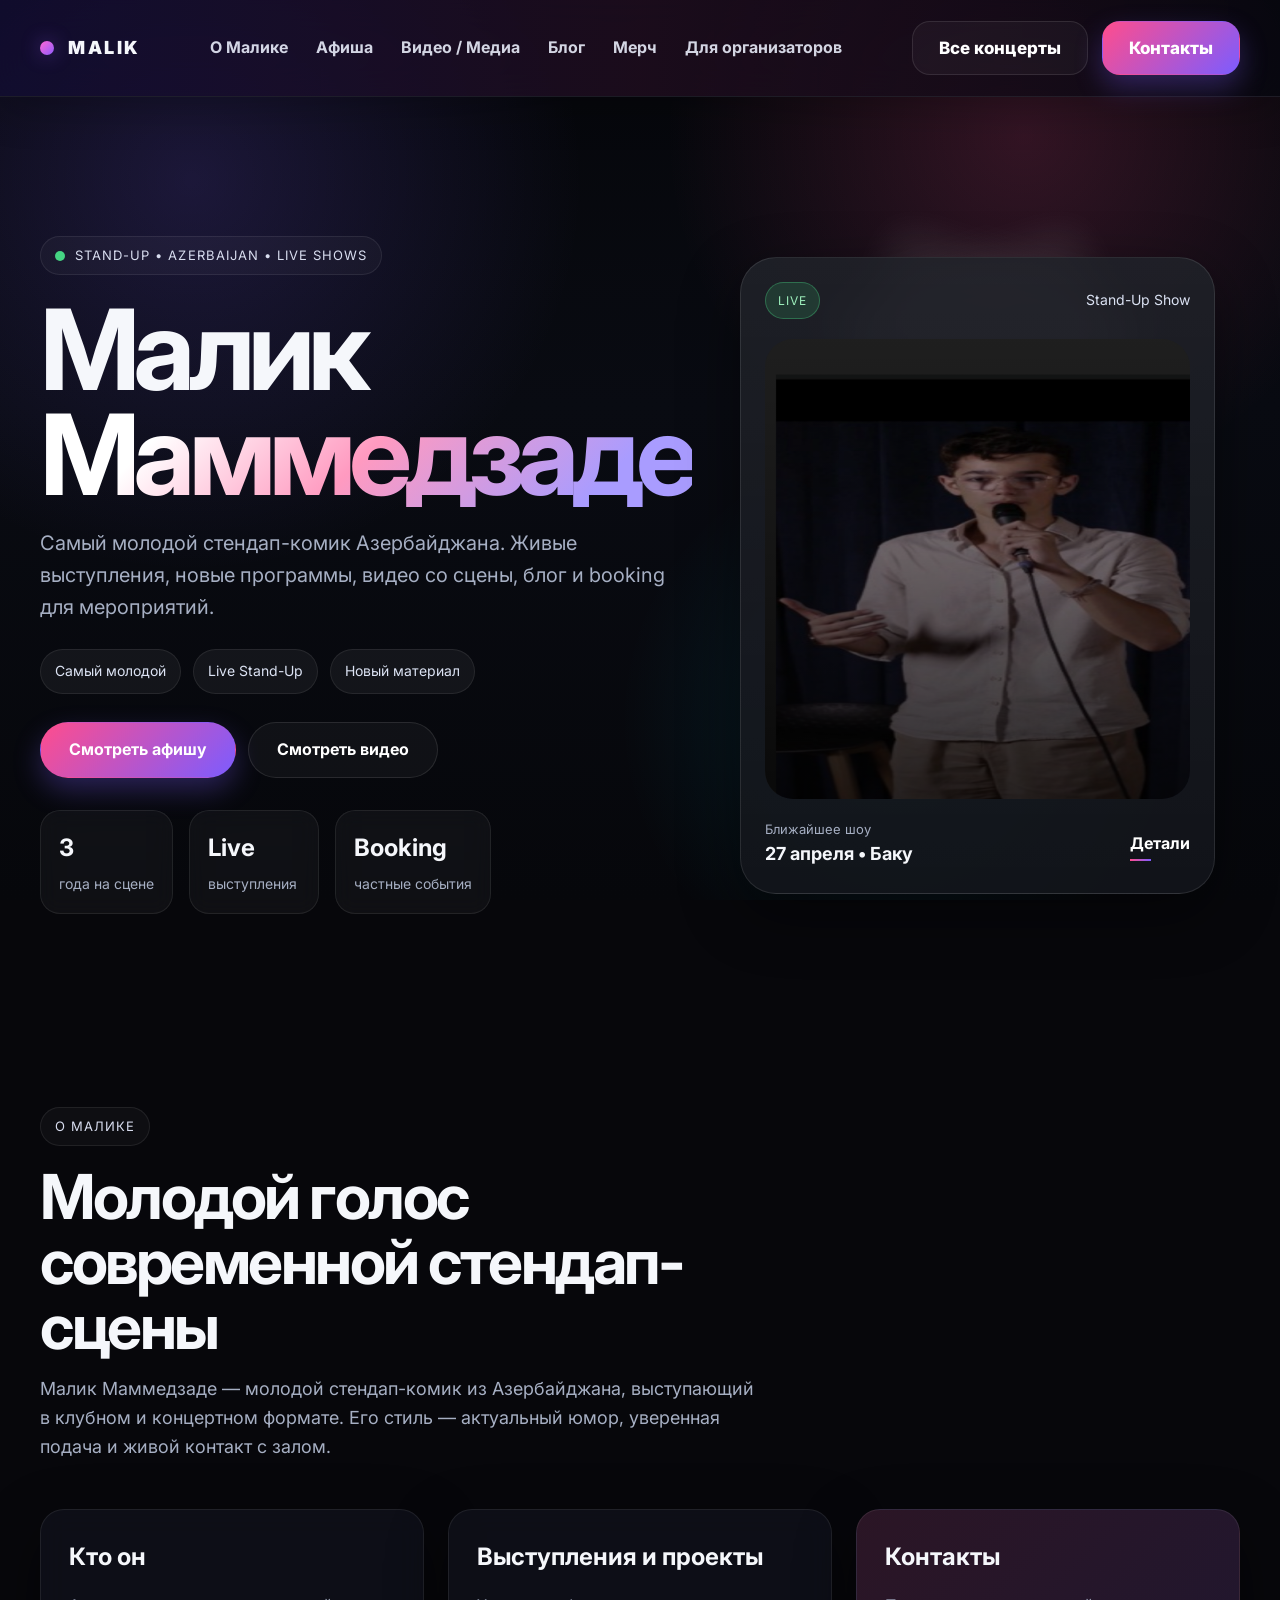
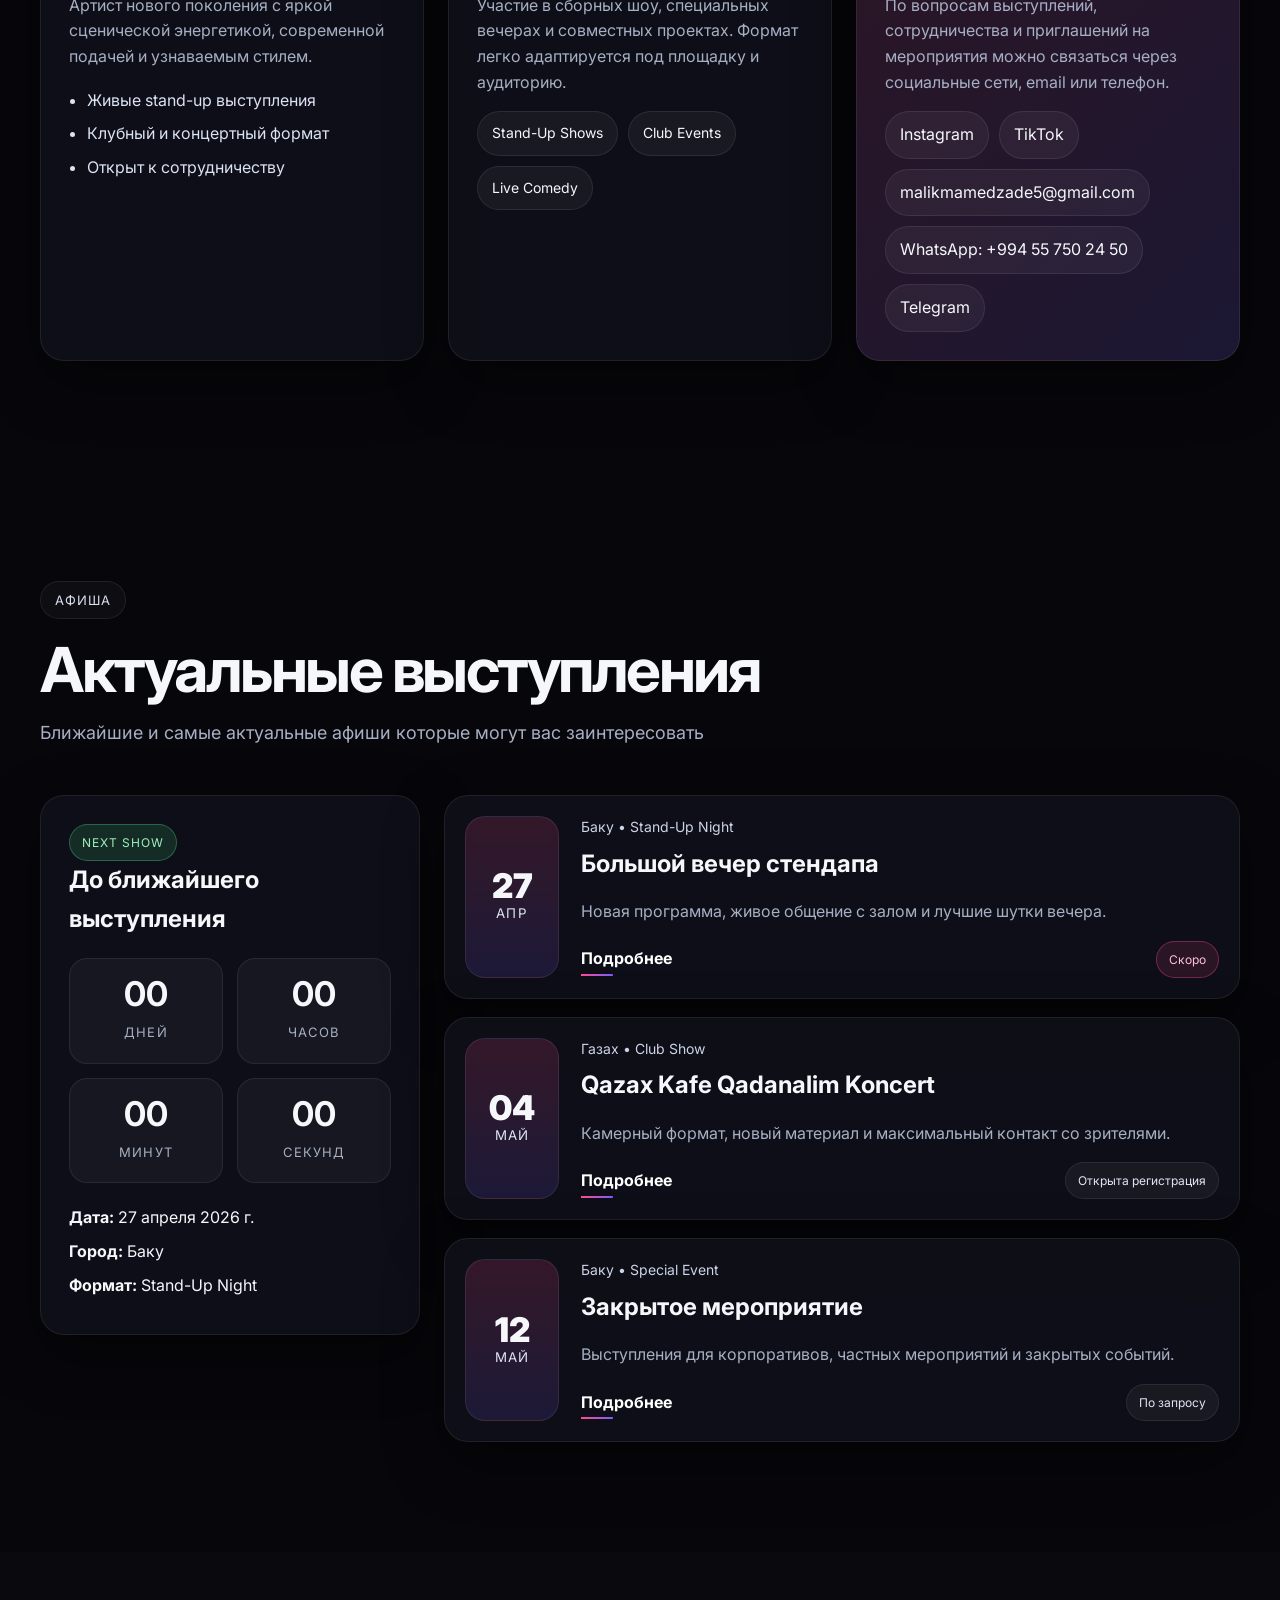
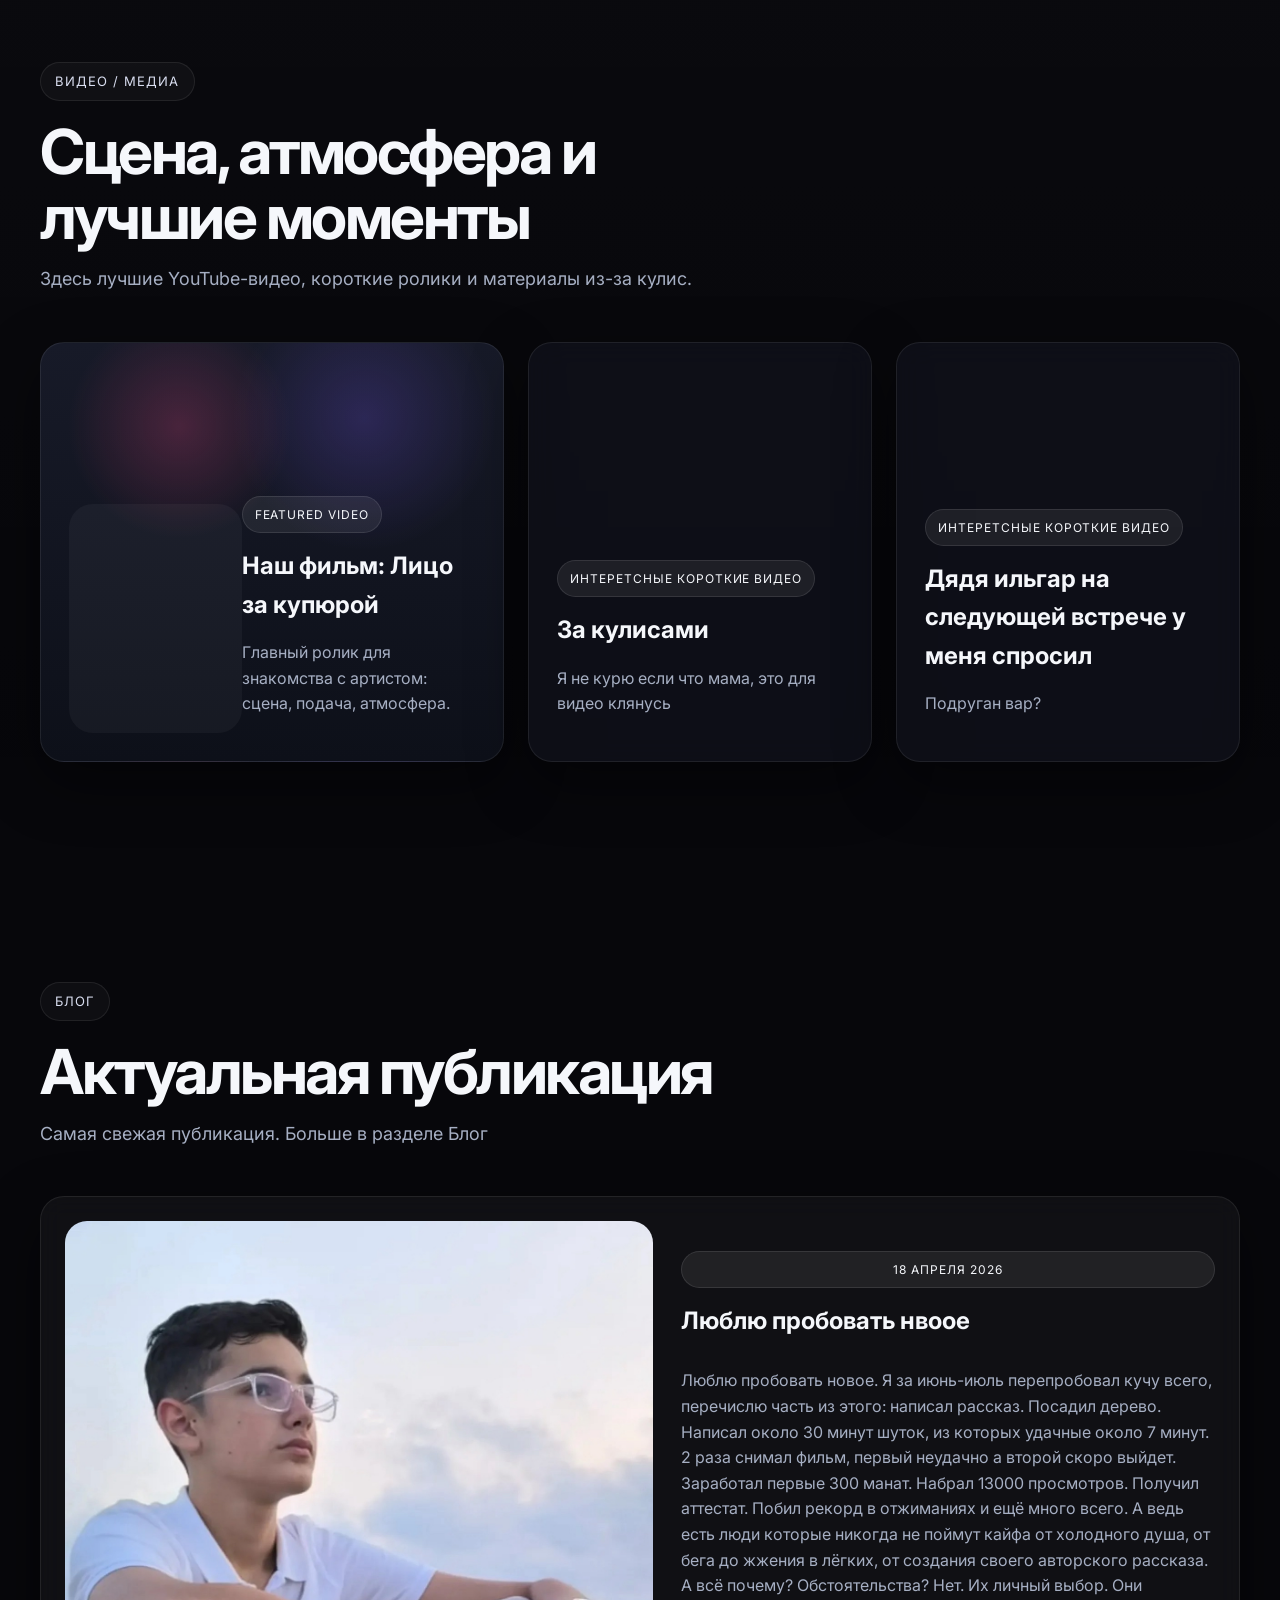
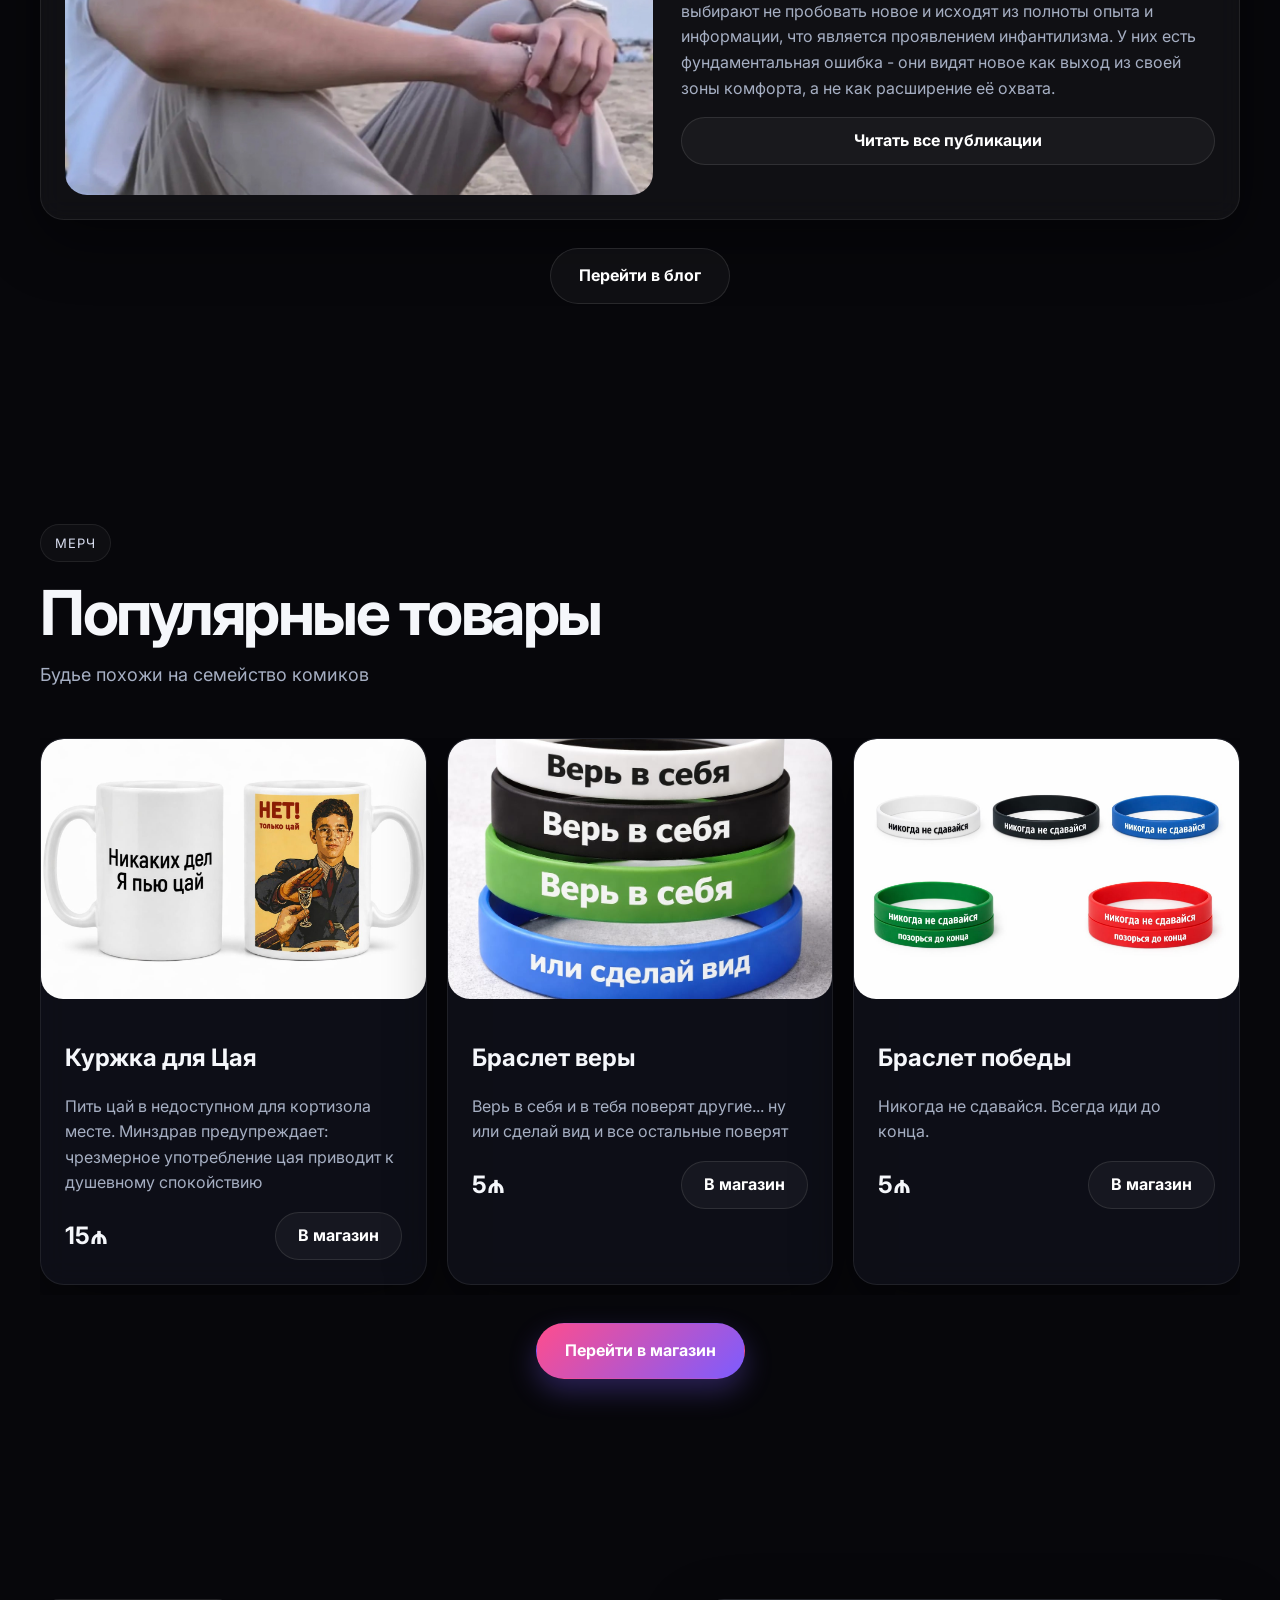
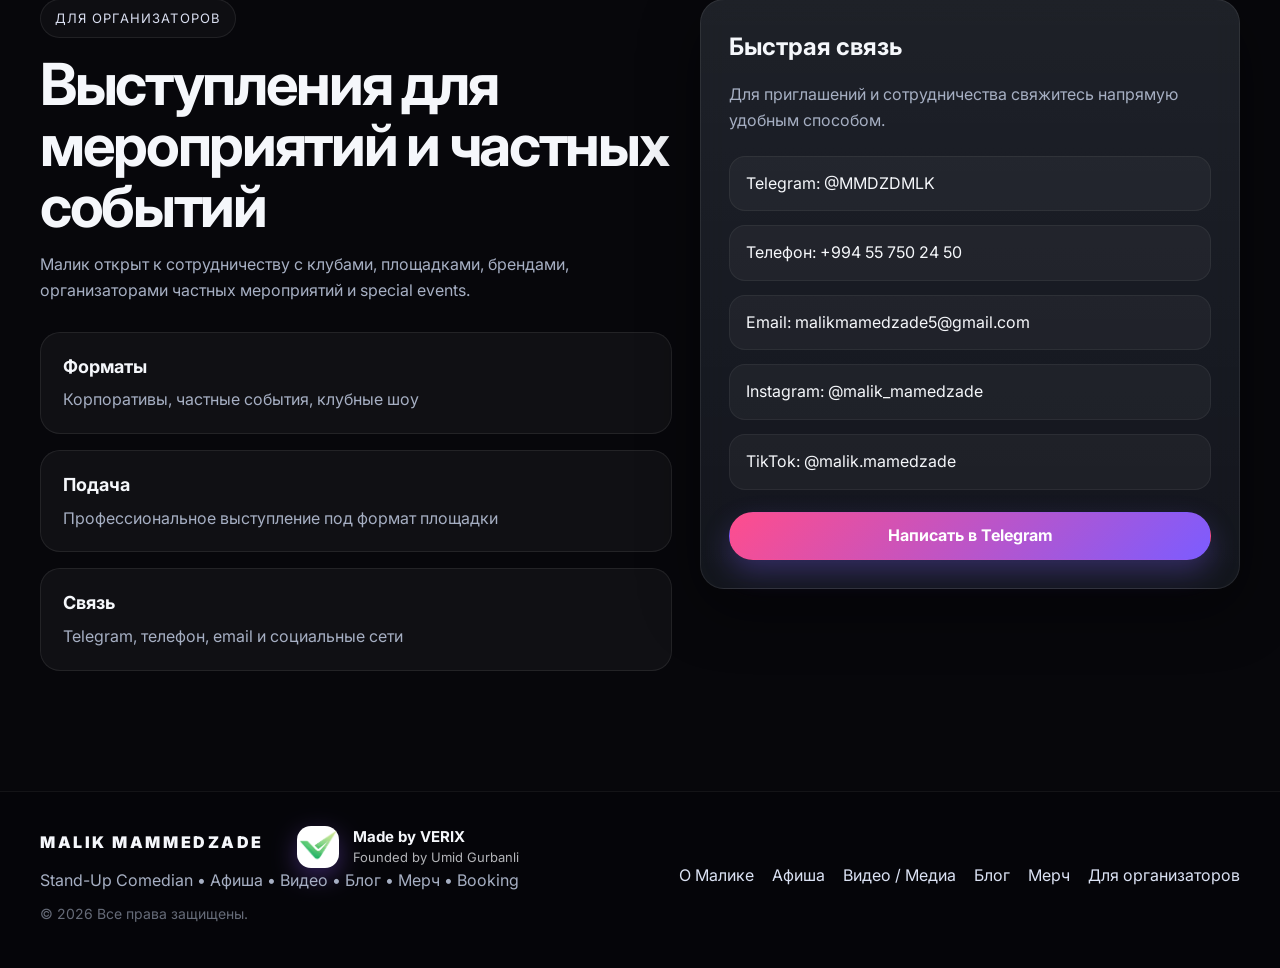
==== index.html @ 0a82e74a "Add files via upload" ====
<!DOCTYPE html>
<html lang="ru">
<head>
  <meta charset="UTF-8" />
  <meta name="viewport" content="width=device-width, initial-scale=1.0" />
  <title>Малик Маммедзаде — Stand-Up Comedian</title>
  <meta
    name="description"
    content="Малик Маммедзаде — стендап-комик из Азербайджана. Афиша, видео, блог, мерч и booking."
  />
  <link rel="preconnect" href="https://fonts.googleapis.com" />
  <link rel="preconnect" href="https://fonts.gstatic.com" crossorigin />
  <link
    href="https://fonts.googleapis.com/css2?family=Inter:wght@400;500;600;700;800;900&display=swap"
    rel="stylesheet"
  />
  <link rel="stylesheet" href="css/main.css" />
</head>
<body>
  <div class="site-bg"></div>
  <div class="noise"></div>

  <header class="header" id="header">
    <div class="container header__inner">
      <a href="#hero" class="logo">
        <span class="logo__dot"></span>
        <span class="logo__text">MALIK</span>
      </a>

      <nav class="nav" id="nav">
        <a href="#about">О Малике</a>
        <a href="#shows">Афиша</a>
        <a href="#media">Видео / Медиа</a>
        <a href="#blog">Блог</a>
        <a href="#merch">Мерч</a>
        <a href="#booking">Для организаторов</a>
      </nav>

      <div class="header__actions">
        <a href="index.html#shows" class="btn btn--ghost">Все концерты</a>
        <a href="#booking" class="btn btn--primary">Контакты</a>
        <button class="burger" id="burger" aria-label="Открыть меню">
          <span></span>
          <span></span>
        </button>
      </div>
    </div>
  </header>

  <main>
    <section class="hero" id="hero">
      <div class="container hero__grid">
        <div class="hero__content reveal">
          <div class="eyebrow">
            <span class="pulse"></span>
            Stand-Up • Azerbaijan • Live Shows
          </div>

          <h1 class="hero__title">
            Малик <span>Маммедзаде</span>
          </h1>

          <p class="hero__subtitle">
            Самый молодой стендап-комик Азербайджана. Живые выступления, новые
            программы, видео со сцены, блог и booking для мероприятий.
          </p>

          <div class="hero__badges">
            <div class="badge">Самый молодой</div>
            <div class="badge">Live Stand-Up</div>
            <div class="badge">Новый материал</div>
          </div>

          <div class="hero__buttons">
            <a href="index.html#shows" class="btn btn--primary btn--lg">Смотреть афишу</a>
            <a href="#media" class="btn btn--secondary btn--lg">Смотреть видео</a>
          </div>

          <div class="hero__stats">
            <div class="stat-card">
              <strong>3</strong>
              <span>года на сцене</span>
            </div>
            <div class="stat-card">
              <strong>Live</strong>
              <span>выступления</span>
            </div>
            <div class="stat-card">
              <strong>Booking</strong>
              <span>частные события</span>
            </div>
          </div>
        </div>

        <div class="hero__visual reveal reveal-delay-1">
          <div class="spotlight spotlight--one"></div>
          <div class="spotlight spotlight--two"></div>

          <div class="hero-card parallax-card">
            <div class="hero-card__glow"></div>
            <div class="hero-card__content">
              <div class="hero-card__top">
                <span class="live-pill">LIVE</span>
                <span class="hero-card__meta">Stand-Up Show</span>
              </div>

              <div class="hero-card__poster hero-card__poster--photo">
                <img src="img/Mika.png" alt="Малик Маммедзаде" class="hero-card__photo" />
                <div class="hero-card__overlay"></div>
              </div>

              <div class="hero-card__bottom" id="heroNextShow">
                <div>
                  <span>Ближайшее шоу</span>
                  <strong>Скоро анонс</strong>
                </div>
                <a href="shows.html" class="mini-link">Детали</a>
              </div>
            </div>
          </div>
        </div>
      </div>
    </section>

    <section class="section section--about" id="about">
      <div class="container">
        <div class="section-head reveal">
          <span class="section-kicker">О Малике</span>
          <h2>Молодой голос современной стендап-сцены</h2>
          <p>
            Малик Маммедзаде — молодой стендап-комик из Азербайджана,
            выступающий в клубном и концертном формате. Его стиль —
            актуальный юмор, уверенная подача и живой контакт с залом.
          </p>
        </div>

        <div class="about-grid">
          <div class="about-card reveal">
            <h3>Кто он</h3>
            <p>
              Артист нового поколения с яркой сценической энергетикой,
              современной подачей и узнаваемым стилем.
            </p>
            <ul class="feature-list">
              <li>Живые stand-up выступления</li>
              <li>Клубный и концертный формат</li>
              <li>Открыт к сотрудничеству</li>
            </ul>
          </div>

          <div class="about-card reveal reveal-delay-1">
            <h3>Выступления и проекты</h3>
            <p>
              Участие в сборных шоу, специальных вечерах и совместных проектах.
              Формат легко адаптируется под площадку и аудиторию.
            </p>
            <div class="tag-row">
              <span class="tag">Stand-Up Shows</span>
              <span class="tag">Club Events</span>
              <span class="tag">Live Comedy</span>
            </div>
          </div>

          <div class="about-card about-card--highlight reveal reveal-delay-2">
            <h3>Контакты</h3>
            <p>
              По вопросам выступлений, сотрудничества и приглашений на
              мероприятия можно связаться через социальные сети, email или телефон.
            </p>

            <div class="contact-mini">
              <a href="https://www.instagram.com/malik_mamedzade?igsh=MThzZWdkZDdieHJuYw==" target="_blank">Instagram</a>
              <a href="https://www.instagram.com/malik_mamedzade?igsh=MThzZWdkZDdieHJuYw==https://www.tiktok.com/@malik.mamedzade?_r=1&_t=ZS-95ftX7b9qDZ" target="_blank">TikTok</a>
              <a href="mailto:malikmamedzade5@gmail.com" target="_blank">malikmamedzade5@gmail.com</a>
              <a href="tel:+994557502450" target="_blank">WhatsApp: +994 55 750 24 50</a>
              <a href="https://t.me/MMDZDMLK" target="_blank">Telegram</a>
            </div>
          </div>
        </div>
      </div>
    </section>

    <section class="section" id="shows">
      <div class="container">
        <div class="section-head reveal">
          <span class="section-kicker">Афиша</span>
          <h2>Актуальные выступления</h2>
          <p>
            Ближайшие и самые актуальные афиши которые могут вас заинтересовать
          </p>
        </div>

        <div class="shows-layout">
          <div class="next-show reveal">
            <div class="next-show__head">
              <span class="live-pill">NEXT SHOW</span>
              <h3>До ближайшего выступления</h3>
            </div>

            <div class="countdown" id="countdown">
              <div class="countdown__item">
                <strong id="days">00</strong>
                <span>дней</span>
              </div>
              <div class="countdown__item">
                <strong id="hours">00</strong>
                <span>часов</span>
              </div>
              <div class="countdown__item">
                <strong id="minutes">00</strong>
                <span>минут</span>
              </div>
              <div class="countdown__item">
                <strong id="seconds">00</strong>
                <span>секунд</span>
              </div>
            </div>

            <div class="next-show__info" id="nextShowInfo">
              <p><strong>Дата:</strong> Скоро</p>
              <p><strong>Город:</strong> —</p>
              <p><strong>Формат:</strong> —</p>
            </div>
          </div>

          <div class="shows-grid" id="homeShowsGrid"></div>
        </div>
      </div>
    </section>

    <section class="section section--media" id="media">
        <div class="container">
            <div class="section-head reveal">
            <span class="section-kicker">Видео / Медиа</span>
            <h2>Сцена, атмосфера и лучшие моменты</h2>
            <p>
                Здесь лучшие YouTube-видео, короткие ролики
                и материалы из-за кулис.
            </p>
            </div>

            <div class="media-grid">
            <article class="media-card media-card--featured reveal">
                <div class="media-embed">
                <iframe
                    src="https://www.youtube.com/embed/FsITsqKQWLY"
                    title="Видео выступления"
                    frameborder="0"
                    allow="accelerometer; autoplay; clipboard-write; encrypted-media; gyroscope; picture-in-picture; web-share"
                    referrerpolicy="strict-origin-when-cross-origin"
                    allowfullscreen>
                </iframe>
                </div>
                <div class="media-card__content">
                <span class="media-label">Featured Video</span>
                <h3>Наш фильм: Лицо за купюрой</h3>
                <p>
                    Главный ролик для знакомства с артистом: сцена, подача,
                    атмосфера.
                </p>
                </div>
            </article>

            <article class="media-card media-card--tiktok reveal reveal-delay-1">
                <div class="tiktok-embed-wrap">
                <blockquote
                    class="tiktok-embed"
                    cite="https://www.tiktok.com/@tiktok/video/ZSHEhmHAU"
                    data-video-id="ZSHEhmHAU"
                    style="max-width: 100%; min-width: 100%; margin: 0;">
                    <section></section>
                </blockquote>
                </div>
                <div class="media-card__content">
                <span class="media-label">Интеретсные короткие видео</span>
                <h3>За кулисами</h3>
                <p>
                    Я не курю если что мама, это для видео клянусь
                </p>
                </div>
            </article>

            <article class="media-card media-card--tiktok reveal reveal-delay-2">
                <div class="tiktok-embed-wrap">
                <blockquote
                    class="tiktok-embed"
                    cite="https://www.tiktok.com/@tiktok/video/ZSHEhnFba"
                    data-video-id="ZSHEhnFba"
                    style="max-width: 100%; min-width: 100%; margin: 0;">
                    <section></section>
                </blockquote>
                </div>
                <div class="media-card__content">
                <span class="media-label">Интеретсные короткие видео</span>
                <h3>Дядя ильгар на следующей встрече у меня спросил</h3>
                <p>
                    Подруган вар?
                </p>
                </div>
            </article>
        </div>
        </div>
    </section>

    <section class="section section--blog" id="blog">
      <div class="container">
        <div class="section-head reveal">
          <span class="section-kicker">Блог</span>
          <h2>Актуальная публикация</h2>
          <p>
            Самая свежая публикация. Больше в разделе Блог
          </p>
        </div>

        <div id="featuredPost"></div>

        <div class="section-cta reveal">
          <a href="blog.html" class="btn btn--secondary btn--lg">Перейти в блог</a>
        </div>
      </div>
    </section>

    <section class="section" id="merch">
      <div class="container">
        <div class="section-head reveal">
          <span class="section-kicker">Мерч</span>
          <h2>Популярные товары</h2>
          <p>
            Будье похожи на семейство комиков
          </p>
        </div>

        <div class="merch-slider" id="featuredProducts"></div>

        <div class="section-cta reveal">
          <a href="shop.html" class="btn btn--primary btn--lg">Перейти в магазин</a>
        </div>
      </div>
    </section>

    <section class="section section--booking" id="booking">
      <div class="container booking-layout">
        <div class="booking-copy reveal">
          <span class="section-kicker">Для организаторов</span>
          <h2>Выступления для мероприятий и частных событий</h2>
          <p>
            Малик открыт к сотрудничеству с клубами, площадками, брендами,
            организаторами частных мероприятий и special events.
          </p>

          <div class="booking-points">
            <div class="booking-point">
              <strong>Форматы</strong>
              <span>Корпоративы, частные события, клубные шоу</span>
            </div>
            <div class="booking-point">
              <strong>Подача</strong>
              <span>Профессиональное выступление под формат площадки</span>
            </div>
            <div class="booking-point">
              <strong>Связь</strong>
              <span>Telegram, телефон, email и социальные сети</span>
            </div>
          </div>
        </div>

        <div class="booking-contact-card reveal reveal-delay-1">
          <h3>Быстрая связь</h3>
          <p>
            Для приглашений и сотрудничества свяжитесь напрямую удобным способом.
          </p>

          <div class="booking-contact-list">
            <a href="https://t.me/MMDZDMLK" target="_blank">Telegram: @MMDZDMLK</a>
            <a href="tel:+994557502450" target="_blank">Телефон: +994 55 750 24 50</a>
            <a href="mailto:malikmamedzade5@gmail.com" target="_blank">Email: malikmamedzade5@gmail.com</a>
            <a href="#" target="_blank">Instagram: @malik_mamedzade</a>
            <a href="#" target="_blank">TikTok: @malik.mamedzade</a>
          </div>

          <a href="https://t.me/yourusername" target="_blank" class="btn btn--primary btn--full">
            Написать в Telegram
          </a>
        </div>
      </div>
    </section>
  </main>

  <footer class="footer">
    <div class="container footer__inner">
      <div>
        <div class="footer__brand-row">
          <div class="footer__brand">MALIK MAMMEDZADE</div>
          <div class="footer__madeby">
            <span class="footer__mini-logo"><img src="img/verixlogovaf.png" alt="Verix"></span>
            <div>
              <strong>Made by VERIX</strong>
              <small>Founded by Umid Gurbanli</small>
            </div>
          </div>
        </div>
        <p>
          Stand-Up Comedian • Афиша • Видео • Блог • Мерч • Booking
        </p>
        <p class="footer__copy">© 2026 Все права защищены.</p>
      </div>

      <div class="footer__links">
        <a href="#about">О Малике</a>
        <a href="shows.html">Афиша</a>
        <a href="#media">Видео / Медиа</a>
        <a href="blog.html">Блог</a>
        <a href="shop.html">Мерч</a>
        <a href="#booking">Для организаторов</a>
      </div>
    </div>
  </footer>

  <script src="js/data.js"></script>
  <script src="js/main.js"></script>
</body>
</html>
---- css/main.css ----
:root {
  --bg: #07070b;
  --bg-soft: #0d0f16;
  --panel: rgba(17, 19, 29, 0.72);
  --panel-strong: rgba(20, 23, 34, 0.95);
  --text: #f5f7fb;
  --muted: #a6afc3;
  --line: rgba(255, 255, 255, 0.08);
  --accent: #ff4d8d;
  --accent-2: #7c5cff;
  --accent-3: #00d4ff;
  --success: #45d483;
  --shadow: 0 20px 60px rgba(0, 0, 0, 0.45);
  --radius: 24px;
  --radius-lg: 32px;
  --container: 1200px;
  --header-h: 96px;
  --transition: 0.35s ease;
}

* {
  box-sizing: border-box;
}

html {
  scroll-behavior: smooth;
}

body {
  margin: 0;
  font-family: "Inter", sans-serif;
  color: var(--text);
  background: var(--bg);
  line-height: 1.6;
  overflow-x: hidden;
}

img {
  max-width: 100%;
  display: block;
}

a {
  color: inherit;
  text-decoration: none;
}

button,
input,
select,
textarea {
  font: inherit;
}

.site-bg {
  position: fixed;
  inset: 0;
  background:
    radial-gradient(circle at 15% 20%, rgba(124, 92, 255, 0.18), transparent 30%),
    radial-gradient(circle at 80% 15%, rgba(255, 77, 141, 0.18), transparent 28%),
    radial-gradient(circle at 70% 80%, rgba(0, 212, 255, 0.12), transparent 24%),
    linear-gradient(180deg, #05060a 0%, #090b12 45%, #06070b 100%);
  z-index: -2;
}

.noise {
  position: fixed;
  inset: 0;
  z-index: -1;
  opacity: 0.07;
  pointer-events: none;
  background-image:
    linear-gradient(rgba(255,255,255,0.06) 1px, transparent 1px),
    linear-gradient(90deg, rgba(255,255,255,0.04) 1px, transparent 1px);
  background-size: 4px 4px, 4px 4px;
  mix-blend-mode: soft-light;
}

.container {
  width: min(var(--container), calc(100% - 32px));
  margin: 0 auto;
}

main {
  position: relative;
  z-index: 2;
}

.section {
  padding: 110px 0;
  position: relative;
}

.section-head {
  max-width: 760px;
  margin-bottom: 48px;
}

.section-kicker,
.eyebrow {
  display: inline-flex;
  align-items: center;
  gap: 10px;
  padding: 8px 14px;
  border: 1px solid rgba(255,255,255,0.08);
  border-radius: 999px;
  background: rgba(255,255,255,0.03);
  color: #d9def0;
  font-size: 13px;
  letter-spacing: 0.08em;
  text-transform: uppercase;
}

.section-head h1,
.section-head h2 {
  font-size: clamp(34px, 5vw, 62px);
  line-height: 1.05;
  margin: 18px 0 16px;
  letter-spacing: -0.04em;
}

.section-head p {
  color: var(--muted);
  font-size: 18px;
  max-width: 720px;
  margin: 0;
}

/* HEADER */
.header {
  position: sticky;
  top: 0;
  z-index: 1000;
  width: 100%;
  min-height: var(--header-h);
  background: rgba(8, 10, 20, 0.76);
  backdrop-filter: blur(18px);
  -webkit-backdrop-filter: blur(18px);
  border-bottom: 1px solid rgba(255,255,255,0.08);
  box-shadow: 0 12px 40px rgba(0,0,0,.22);
}

.header::before {
  content: "";
  position: absolute;
  inset: 0;
  background: linear-gradient(
    90deg,
    rgba(84, 37, 255, 0.10),
    rgba(255, 56, 146, 0.08),
    rgba(0, 0, 0, 0.18)
  );
  pointer-events: none;
}

.header__inner {
  min-height: var(--header-h);
  display: grid;
  grid-template-columns: auto 1fr auto;
  align-items: center;
  gap: 34px;
  position: relative;
  z-index: 2;
}

.logo {
  display: inline-flex;
  align-items: center;
  gap: 14px;
  font-size: 18px;
  font-weight: 900;
  letter-spacing: 0.14em;
  white-space: nowrap;
}

.logo__dot {
  width: 14px;
  height: 14px;
  border-radius: 50%;
  background: linear-gradient(135deg, #ff67d4, #8f5cff);
  box-shadow: 0 0 20px rgba(143,92,255,.45);
  flex-shrink: 0;
}

.logo__text {
  line-height: 1;
}

.nav {
  display: flex;
  align-items: center;
  justify-content: center;
  gap: 28px;
}

.nav a {
  position: relative;
  font-size: 16px;
  font-weight: 700;
  padding: 8px 0;
  color: #eef2ff;
  opacity: 0.88;
  transition: opacity var(--transition), color var(--transition);
}

.nav a:hover,
.nav a.is-active {
  opacity: 1;
}

.nav a::after {
  content: "";
  position: absolute;
  left: 0;
  bottom: -8px;
  width: 100%;
  height: 2px;
  background: linear-gradient(90deg, var(--accent), var(--accent-2));
  transform: scaleX(0);
  transform-origin: center;
  transition: transform var(--transition);
}

.nav a:hover::after,
.nav a.is-active::after {
  transform: scaleX(1);
}

.header__actions {
  display: flex;
  align-items: center;
  gap: 14px;
}

.btn {
  display: inline-flex;
  align-items: center;
  justify-content: center;
  min-height: 48px;
  padding: 0 22px;
  border-radius: 999px;
  border: 1px solid transparent;
  font-weight: 700;
  transition:
    transform var(--transition),
    box-shadow var(--transition),
    background var(--transition),
    border-color var(--transition);
  cursor: pointer;
}

.btn:hover {
  transform: translateY(-2px);
}

.btn--primary {
  color: white;
  background: linear-gradient(135deg, var(--accent), var(--accent-2));
  box-shadow: 0 12px 28px rgba(124, 92, 255, 0.3);
}

.btn--primary:hover {
  box-shadow: 0 18px 38px rgba(124, 92, 255, 0.45);
}

.btn--secondary,
.btn--ghost {
  border-color: rgba(255,255,255,0.1);
  background: rgba(255,255,255,0.04);
  color: #fff;
}

.btn--secondary:hover,
.btn--ghost:hover {
  background: rgba(255,255,255,0.08);
}

.btn--lg {
  min-height: 56px;
  padding: 0 28px;
  font-size: 16px;
}

.btn--full {
  width: 100%;
}

.header__actions .btn--ghost,
.header__actions .btn--primary {
  height: 54px;
  padding: 0 26px;
  border-radius: 18px;
  display: inline-flex;
  align-items: center;
  justify-content: center;
  font-size: 17px;
  font-weight: 800;
  line-height: 1;
  white-space: nowrap;
}

.burger {
  display: none;
  width: 48px;
  height: 48px;
  border-radius: 50%;
  border: 1px solid rgba(255,255,255,0.12);
  background: rgba(255,255,255,0.04);
  position: relative;
  cursor: pointer;
}

.burger span {
  position: absolute;
  left: 14px;
  right: 14px;
  height: 2px;
  background: #fff;
  transition: transform var(--transition), top var(--transition), opacity var(--transition);
}

.burger span:first-child {
  top: 18px;
}

.burger span:last-child {
  top: 28px;
}

.burger.is-active span:first-child {
  top: 23px;
  transform: rotate(45deg);
}

.burger.is-active span:last-child {
  top: 23px;
  transform: rotate(-45deg);
}

/* HERO */
.hero {
  position: relative;
  z-index: 2;
  min-height: 100vh;
  display: flex;
  align-items: center;
  padding: calc(var(--header-h) + 40px) 0 80px;
}

.hero__grid {
  display: grid;
  grid-template-columns: 1.05fr 0.95fr;
  gap: 48px;
  align-items: center;
}

.hero__content,
.hero__visual {
  position: relative;
  z-index: 2;
}

.pulse {
  width: 10px;
  height: 10px;
  border-radius: 50%;
  background: var(--success);
  box-shadow: 0 0 0 rgba(69, 212, 131, 0.8);
  animation: pulse 1.6s infinite;
}

@keyframes pulse {
  0% { box-shadow: 0 0 0 0 rgba(69, 212, 131, 0.55); }
  70% { box-shadow: 0 0 0 10px rgba(69, 212, 131, 0); }
  100% { box-shadow: 0 0 0 0 rgba(69, 212, 131, 0); }
}

.hero__title {
  font-size: clamp(52px, 9vw, 112px);
  line-height: 0.94;
  letter-spacing: -0.06em;
  margin: 22px 0 20px;
}

.hero__title span {
  display: block;
  background: linear-gradient(135deg, #ffffff 20%, #ff9ac0 50%, #a99cff 85%);
  -webkit-background-clip: text;
  -webkit-text-fill-color: transparent;
}

.hero__subtitle {
  font-size: 20px;
  color: var(--muted);
  max-width: 640px;
  margin: 0 0 26px;
}

.hero__badges,
.hero__buttons,
.hero__stats {
  display: flex;
  flex-wrap: wrap;
  gap: 12px;
}

.hero__badges {
  margin-bottom: 28px;
}

.badge,
.tag,
.status,
.media-label,
.live-pill {
  display: inline-flex;
  align-items: center;
  justify-content: center;
  border-radius: 999px;
  white-space: nowrap;
}

.badge {
  padding: 10px 14px;
  background: rgba(255,255,255,0.05);
  border: 1px solid rgba(255,255,255,0.08);
  color: #dce3f4;
  font-size: 14px;
}

.hero__buttons {
  margin-bottom: 32px;
}

.hero__stats {
  gap: 16px;
}

.stat-card {
  min-width: 130px;
  padding: 18px 18px 16px;
  border-radius: 20px;
  background: rgba(255,255,255,0.04);
  border: 1px solid rgba(255,255,255,0.08);
  backdrop-filter: blur(10px);
}

.stat-card strong {
  display: block;
  font-size: 24px;
  margin-bottom: 4px;
}

.stat-card span {
  color: var(--muted);
  font-size: 14px;
}

.hero__visual {
  position: relative;
  min-height: 620px;
  display: flex;
  align-items: center;
  justify-content: center;
}

.spotlight {
  position: absolute;
  top: 0;
  width: 260px;
  height: 560px;
  filter: blur(20px);
  opacity: 0.48;
  transform: rotate(18deg);
  background: linear-gradient(to bottom, rgba(255,255,255,0.22), transparent 72%);
}

.spotlight--one {
  left: 14%;
}

.spotlight--two {
  right: 10%;
  transform: rotate(-18deg);
}

.hero-card {
  width: min(100%, 500px);
  border-radius: 36px;
  position: relative;
  overflow: hidden;
  border: 1px solid rgba(255,255,255,0.1);
  background:
    linear-gradient(180deg, rgba(255,255,255,0.08), rgba(255,255,255,0.03)),
    rgba(11, 13, 20, 0.88);
  box-shadow: var(--shadow);
  transform-style: preserve-3d;
  will-change: transform;
  transition: transform 0.18s ease, box-shadow 0.18s ease;
}

.hero-card__glow {
  position: absolute;
  inset: 0;
  opacity: 0;
  pointer-events: none;
  transition: opacity 0.2s ease;
  border-radius: inherit;
}

.hero-card__content {
  position: relative;
  z-index: 2;
  padding: 24px;
}

.hero-card__top,
.hero-card__bottom {
  display: flex;
  justify-content: space-between;
  align-items: center;
  gap: 12px;
}

.hero-card__meta {
  color: #dbe2f3;
  font-size: 14px;
}

.live-pill {
  padding: 8px 12px;
  background: rgba(69, 212, 131, 0.15);
  color: #9ef0bd;
  border: 1px solid rgba(69, 212, 131, 0.35);
  font-size: 12px;
  letter-spacing: 0.08em;
}

.hero-card__poster {
  height: 460px;
  border-radius: 28px;
  margin: 20px 0;
  position: relative;
  overflow: hidden;
  background:
    radial-gradient(circle at 50% 22%, rgba(255,255,255,0.18), transparent 18%),
    linear-gradient(180deg, #161927 0%, #0f1220 50%, #0a0b12 100%);
  display: flex;
  align-items: flex-end;
  justify-content: center;
}

.hero-card__poster--photo {
  position: relative;
  overflow: hidden;
  border-radius: 28px;
  min-height: 420px;
  background: #111;
}

.hero-card__photo {
  width: 100%;
  height: 100%;
  object-fit: cover;
  display: block;
}

.hero-card__overlay {
  position: absolute;
  inset: 0;
  background: linear-gradient(to top, rgba(0,0,0,.72), rgba(0,0,0,.08));
}

.hero-card__name--photo {
  position: absolute;
  left: 24px;
  bottom: 24px;
  z-index: 2;
}

.hero-card__rings {
  position: absolute;
  inset: 0;
  background:
    radial-gradient(circle, transparent 0 19%, rgba(255,255,255,0.04) 19.3% 20%, transparent 20.5%),
    radial-gradient(circle, transparent 0 30%, rgba(255,255,255,0.03) 30.3% 31%, transparent 31.5%),
    radial-gradient(circle, transparent 0 42%, rgba(255,255,255,0.02) 42.3% 43%, transparent 43.5%);
  transform: scale(1.1);
}

.hero-card__mic {
  position: absolute;
  top: 88px;
  left: 50%;
  width: 18px;
  height: 210px;
  background: linear-gradient(180deg, #f2f4f8 0%, #9aa5bc 100%);
  transform: translateX(-50%);
  border-radius: 999px;
  box-shadow: 0 0 22px rgba(255,255,255,0.12);
}

.hero-card__mic::before {
  content: "";
  position: absolute;
  top: -56px;
  left: 50%;
  width: 62px;
  height: 72px;
  transform: translateX(-50%);
  border-radius: 32px;
  background: linear-gradient(180deg, #ffffff 0%, #bcc8df 100%);
}

.hero-card__mic::after {
  content: "";
  position: absolute;
  bottom: -120px;
  left: 50%;
  width: 4px;
  height: 120px;
  transform: translateX(-50%);
  background: rgba(255,255,255,0.6);
}

.hero-card__name {
  position: relative;
  z-index: 1;
  text-align: center;
  padding-bottom: 42px;
}

.hero-card__name small {
  display: block;
  font-size: 22px;
  color: #cfd5e6;
  margin-bottom: 4px;
  letter-spacing: 0.06em;
  text-transform: uppercase;
}

.hero-card__name strong {
  display: block;
  font-size: clamp(38px, 5vw, 62px);
  line-height: 0.96;
  letter-spacing: -0.06em;
}

.hero-card__bottom span {
  display: block;
  color: var(--muted);
  font-size: 13px;
}

.hero-card__bottom strong {
  font-size: 18px;
}

.mini-link,
.text-link {
  color: #fff;
  font-weight: 700;
  position: relative;
}

.mini-link::after,
.text-link::after {
  content: "";
  position: absolute;
  left: 0;
  bottom: -4px;
  width: 100%;
  height: 2px;
  background: linear-gradient(90deg, var(--accent), var(--accent-2));
  transform-origin: left;
  transform: scaleX(0.35);
  transition: transform var(--transition);
}

.mini-link:hover::after,
.text-link:hover::after {
  transform: scaleX(1);
}

.scroll-indicator {
  position: absolute;
  left: 50%;
  bottom: 26px;
  transform: translateX(-50%);
  width: 34px;
  height: 54px;
  border-radius: 999px;
  border: 1px solid rgba(255,255,255,0.12);
  display: flex;
  justify-content: center;
  padding-top: 10px;
}

.scroll-indicator span {
  width: 6px;
  height: 12px;
  border-radius: 999px;
  background: #fff;
  animation: scrollIndicator 1.6s infinite;
}

@keyframes scrollIndicator {
  0% { transform: translateY(0); opacity: 1; }
  70% { transform: translateY(14px); opacity: 0.2; }
  100% { transform: translateY(0); opacity: 1; }
}

/* CONTENT BLOCKS */
.about-grid,
.merch-grid,
.media-grid {
  display: grid;
  gap: 24px;
}

.about-grid {
  grid-template-columns: repeat(3, 1fr);
}

.about-card,
.show-card,
.media-card,
.product-card,
.next-show,
.booking-form,
.blog-card,
.featured-post-card,
.booking-contact-card {
  border-radius: var(--radius);
  border: 1px solid rgba(255,255,255,0.08);
  background: var(--panel);
  backdrop-filter: blur(14px);
  box-shadow: var(--shadow);
}

.about-card {
  padding: 28px;
}

.about-card h3,
.archive h3,
.booking-form h3,
.next-show h3,
.product-card h3,
.media-card h3,
.show-card h3,
.booking-contact-card h3,
.blog-card h3,
.featured-post-card h3 {
  margin-top: 0;
  margin-bottom: 12px;
  font-size: 24px;
}

.about-card p,
.show-card p,
.media-card p,
.product-card p,
.booking-copy p,
.blog-card p,
.featured-post-card p,
.booking-contact-card p {
  color: var(--muted);
}

.about-card--highlight {
  background:
    linear-gradient(135deg, rgba(255, 77, 141, 0.12), rgba(124, 92, 255, 0.12)),
    var(--panel);
}

.feature-list {
  padding-left: 18px;
  margin: 18px 0 0;
  color: #dbe2f4;
}

.feature-list li + li {
  margin-top: 8px;
}

.tag-row,
.contact-mini {
  display: flex;
  flex-wrap: wrap;
  gap: 10px;
}

.tag {
  padding: 10px 14px;
  font-size: 14px;
  background: rgba(255,255,255,0.05);
  border: 1px solid rgba(255,255,255,0.08);
}

.contact-mini a {
  padding: 10px 14px;
  border-radius: 999px;
  background: rgba(255,255,255,0.05);
  border: 1px solid rgba(255,255,255,0.08);
  transition: background var(--transition), transform var(--transition);
}

.contact-mini a:hover {
  background: rgba(255,255,255,0.1);
  transform: translateY(-2px);
}

/* SHOWS */
.shows-layout {
  display: grid;
  grid-template-columns: 380px 1fr;
  gap: 24px;
  align-items: start;
}

.next-show {
  padding: 28px;
  position: sticky;
  top: 116px;
}

.next-show__head {
  margin-bottom: 20px;
}

.next-show__info p {
  margin: 8px 0;
}

.countdown {
  display: grid;
  grid-template-columns: repeat(2, 1fr);
  gap: 14px;
  margin-bottom: 22px;
}

.countdown__item {
  padding: 18px;
  border-radius: 18px;
  background: rgba(255,255,255,0.04);
  border: 1px solid rgba(255,255,255,0.08);
  text-align: center;
}

.countdown__item strong {
  display: block;
  font-size: 34px;
  line-height: 1;
  margin-bottom: 8px;
}

.countdown__item span {
  font-size: 13px;
  color: var(--muted);
  text-transform: uppercase;
  letter-spacing: 0.08em;
}

.shows-grid {
  display: grid;
  gap: 18px;
}

.shows-grid--page,
.blog-grid,
.shop-grid {
  display: grid;
  grid-template-columns: repeat(3, 1fr);
  gap: 20px;
}

.show-card {
  display: grid;
  grid-template-columns: 94px 1fr;
  gap: 22px;
  padding: 20px;
  transition: transform var(--transition), border-color var(--transition), background var(--transition);
}

.show-card:hover,
.media-card:hover,
.product-card:hover,
.about-card:hover,
.blog-card:hover {
  transform: translateY(-4px);
  border-color: rgba(255,255,255,0.14);
}

.show-card__date {
  border-radius: 20px;
  background: linear-gradient(180deg, rgba(255, 77, 141, 0.16), rgba(124, 92, 255, 0.14));
  border: 1px solid rgba(255,255,255,0.08);
  display: flex;
  flex-direction: column;
  align-items: center;
  justify-content: center;
}

.show-card__date span {
  font-size: 34px;
  font-weight: 900;
  line-height: 1;
}

.show-card__date small {
  color: #dfe5f5;
  text-transform: uppercase;
  letter-spacing: 0.1em;
}

.show-card__meta {
  color: #ccd4e8;
  font-size: 14px;
  margin-bottom: 6px;
}

.show-card__actions {
  margin-top: 16px;
  display: flex;
  align-items: center;
  justify-content: space-between;
  gap: 12px;
}

.status {
  padding: 8px 12px;
  font-size: 12px;
  background: rgba(255,255,255,0.05);
  border: 1px solid rgba(255,255,255,0.08);
  color: #dfe4f4;
}

.status--hot {
  background: rgba(255, 77, 141, 0.12);
  border-color: rgba(255, 77, 141, 0.35);
  color: #ffc1d7;
}

.status--muted {
  opacity: .55;
}

.archive {
  margin-top: 30px;
  padding: 28px;
  border-radius: var(--radius);
  background: rgba(255,255,255,0.03);
  border: 1px solid rgba(255,255,255,0.07);
}

.archive__row {
  display: flex;
  flex-wrap: wrap;
  gap: 14px 28px;
  color: #d4dced;
}

/* MEDIA */
.section--media {
  background: linear-gradient(180deg, rgba(255,255,255,0.015), rgba(255,255,255,0));
}

.media-grid {
  grid-template-columns: 1.35fr 1fr 1fr;
}

.media-card {
  overflow: hidden;
  position: relative;
  min-height: 360px;
  display: flex;
  align-items: flex-end;
  padding: 28px;
}

.media-card--featured {
  min-height: 420px;
  background:
    radial-gradient(circle at 30% 20%, rgba(255, 77, 141, 0.22), transparent 24%),
    radial-gradient(circle at 70% 18%, rgba(124, 92, 255, 0.22), transparent 28%),
    linear-gradient(180deg, #171a28 0%, #0d1019 100%);
}

.media-thumb {
  position: absolute;
  inset: 0;
  opacity: 0.9;
}

.media-thumb--one {
  background:
    radial-gradient(circle at 50% 18%, rgba(255,255,255,0.16), transparent 20%),
    linear-gradient(180deg, #121523 0%, #090b12 100%);
}

.media-thumb--two {
  background:
    radial-gradient(circle at 70% 20%, rgba(0,212,255,0.18), transparent 18%),
    linear-gradient(180deg, #161221 0%, #090b12 100%);
}

.media-card__content {
  position: relative;
  z-index: 1;
}

.media-label {
  padding: 8px 12px;
  font-size: 12px;
  letter-spacing: 0.08em;
  text-transform: uppercase;
  background: rgba(255,255,255,0.07);
  border: 1px solid rgba(255,255,255,0.1);
  margin-bottom: 14px;
}

.play-btn {
  position: absolute;
  top: 26px;
  right: 26px;
  z-index: 2;
  width: 72px;
  height: 72px;
  border-radius: 50%;
  border: 1px solid rgba(255,255,255,0.18);
  background: rgba(255,255,255,0.08);
  color: white;
  font-size: 24px;
  cursor: pointer;
  backdrop-filter: blur(10px);
  transition: transform var(--transition), background var(--transition);
}

.play-btn:hover {
  transform: scale(1.06);
  background: rgba(255,255,255,0.14);
}

.media-embed {
  position: relative;
  width: 100%;
  padding-top: 56.25%;
  overflow: hidden;
  border-radius: 24px;
  background: rgba(255,255,255,.04);
}

.media-embed iframe {
  position: absolute;
  inset: 0;
  width: 100%;
  height: 100%;
}

/* BLOG */
.section-cta {
  margin-top: 28px;
  display: flex;
  justify-content: center;
}

.featured-post-card {
  display: grid;
  grid-template-columns: 1.1fr 1fr;
  gap: 28px;
  padding: 24px;
  background: rgba(255,255,255,.04);
  border: 1px solid rgba(255,255,255,.08);
  backdrop-filter: blur(12px);
}

.featured-post-card__image {
  min-height: 320px;
}

.featured-post-card__image img,
.blog-card__image img,
.product-card__image img {
  width: 100%;
  height: 100%;
  object-fit: cover;
  border-radius: 22px;
  display: block;
}

.featured-post-card__body {
  display: flex;
  flex-direction: column;
  justify-content: center;
}

.blog-card {
  position: relative;
  overflow: hidden;
  border-radius: 24px;
  padding: 16px;
  background: rgba(255,255,255,.04);
  border: 1px solid rgba(255,255,255,.08);
}

.blog-card__image {
  height: 240px;
  margin-bottom: 16px;
}

.blog-card__body {
  display: flex;
  flex-direction: column;
  gap: 12px;
}

.blog-card--active {
  box-shadow: 0 0 0 1px rgba(255,255,255,.18), 0 20px 60px rgba(0,0,0,.2);
}

.blog-badge {
  display: inline-flex;
  width: fit-content;
  padding: 8px 12px;
  border-radius: 999px;
  background: rgba(255,255,255,.08);
  border: 1px solid rgba(255,255,255,.12);
  font-size: 12px;
}

/* SHOP */
.merch-grid {
  grid-template-columns: repeat(3, 1fr);
}

.merch-slider {
  overflow-x: auto;
  padding-bottom: 10px;
}

.merch-slider__track {
  display: grid;
  grid-template-columns: repeat(3, minmax(280px, 1fr));
  gap: 20px;
  min-width: 920px;
}

.product-card {
  overflow: hidden;
}

.product-card__visual {
  height: 260px;
  position: relative;
  background: linear-gradient(180deg, #181b2a 0%, #0d1019 100%);
}

.product-card__visual::before {
  content: "";
  position: absolute;
  inset: 24px;
  border-radius: 24px;
  border: 1px dashed rgba(255,255,255,0.12);
}

.product-card__visual--shirt::after,
.product-card__visual--hoodie::after,
.product-card__visual--poster::after {
  content: "";
  position: absolute;
  left: 50%;
  top: 50%;
  transform: translate(-50%, -50%);
}

.product-card__visual--shirt::after {
  width: 140px;
  height: 150px;
  background: linear-gradient(180deg, #f2f4fa 0%, #cad3e6 100%);
  clip-path: polygon(18% 14%, 32% 6%, 43% 14%, 57% 14%, 68% 6%, 82% 14%, 94% 38%, 78% 44%, 78% 92%, 22% 92%, 22% 44%, 6% 38%);
  border-radius: 20px;
}

.product-card__visual--hoodie::after {
  width: 150px;
  height: 170px;
  background: linear-gradient(180deg, #3a2d55 0%, #1e1731 100%);
  clip-path: polygon(24% 10%, 38% 0, 62% 0, 76% 10%, 92% 26%, 82% 40%, 78% 92%, 22% 92%, 18% 40%, 8% 26%);
  border-radius: 24px;
}

.product-card__visual--poster::after {
  width: 130px;
  height: 180px;
  border-radius: 12px;
  background:
    linear-gradient(180deg, rgba(255,255,255,0.12), rgba(255,255,255,0.04)),
    linear-gradient(135deg, rgba(255,77,141,0.7), rgba(124,92,255,0.7));
  box-shadow: 0 12px 30px rgba(0,0,0,0.35);
}

.product-card__image {
  height: 260px;
  margin-bottom: 16px;
}

.product-card__body {
  padding: 24px;
}

.product-card__bottom {
  margin-top: 16px;
  display: flex;
  align-items: center;
  justify-content: space-between;
}

.product-card__bottom strong {
  font-size: 24px;
}

.shop-toolbar {
  display: flex;
  gap: 16px;
  align-items: center;
  justify-content: space-between;
  margin-bottom: 28px;
  flex-wrap: wrap;
}

.shop-search {
  min-width: 280px;
  padding: 14px 16px;
  border-radius: 16px;
  border: 1px solid rgba(255,255,255,.08);
  background: rgba(255,255,255,.04);
  color: #fff;
  outline: none;
}

.shop-filters {
  display: flex;
  gap: 10px;
  flex-wrap: wrap;
}

.filter-btn {
  padding: 12px 16px;
  border-radius: 999px;
  border: 1px solid rgba(255,255,255,.08);
  background: rgba(255,255,255,.04);
  color: #fff;
  cursor: pointer;
  transition: .25s ease;
}

.filter-btn.active,
.filter-btn:hover {
  background: rgba(255,255,255,.12);
  border-color: rgba(255,255,255,.16);
}

/* BOOKING */
.section--booking {
  padding-bottom: 120px;
}

.booking-layout {
  display: grid;
  grid-template-columns: 1fr 540px;
  gap: 28px;
  align-items: start;
}

.booking-copy h2 {
  font-size: clamp(36px, 5vw, 58px);
  line-height: 1.05;
  margin: 16px 0;
  letter-spacing: -0.04em;
}

.booking-points {
  display: grid;
  gap: 16px;
  margin-top: 28px;
}

.booking-point {
  padding: 20px 22px;
  border-radius: 20px;
  background: rgba(255,255,255,0.04);
  border: 1px solid rgba(255,255,255,0.08);
}

.booking-point strong {
  display: block;
  margin-bottom: 6px;
  font-size: 18px;
}

.booking-point span {
  color: var(--muted);
}

.booking-form,
.booking-contact-card {
  padding: 28px;
  background:
    linear-gradient(180deg, rgba(255,255,255,0.08), rgba(255,255,255,0.03)),
    rgba(13, 16, 24, 0.9);
}

.booking-contact-list {
  display: flex;
  flex-direction: column;
  gap: 14px;
  margin: 22px 0;
}

.booking-contact-list a {
  color: inherit;
  text-decoration: none;
  padding: 14px 16px;
  border-radius: 16px;
  background: rgba(255,255,255,.04);
  border: 1px solid rgba(255,255,255,.06);
  transition: .25s ease;
}

.booking-contact-list a:hover {
  transform: translateY(-2px);
  border-color: rgba(255,255,255,.18);
}

.form-grid {
  display: grid;
  grid-template-columns: 1fr 1fr;
  gap: 16px;
  margin: 22px 0;
}

.form-grid label {
  display: block;
}

.form-grid label.full {
  grid-column: 1 / -1;
}

.form-grid span {
  display: inline-block;
  margin-bottom: 8px;
  font-size: 14px;
  color: #dfe4f3;
}

.form-grid input,
.form-grid select,
.form-grid textarea {
  width: 100%;
  border: 1px solid rgba(255,255,255,0.1);
  background: rgba(255,255,255,0.04);
  color: white;
  border-radius: 16px;
  padding: 14px 16px;
  outline: none;
  transition: border-color var(--transition), background var(--transition), box-shadow var(--transition);
}

.form-grid textarea {
  min-height: 140px;
  resize: vertical;
}

.form-grid input:focus,
.form-grid select:focus,
.form-grid textarea:focus {
  border-color: rgba(124, 92, 255, 0.6);
  box-shadow: 0 0 0 4px rgba(124, 92, 255, 0.12);
  background: rgba(255,255,255,0.06);
}

/* FOOTER */
.footer {
  padding: 34px 0 42px;
  border-top: 1px solid rgba(255,255,255,0.06);
  background: rgba(0,0,0,0.15);
}

.footer__inner {
  display: flex;
  justify-content: space-between;
  gap: 24px;
  align-items: center;
}

.footer__brand {
  font-weight: 900;
  letter-spacing: 0.16em;
  margin-bottom: 8px;
}

.footer p {
  margin: 0;
  color: var(--muted);
}

.footer__links {
  display: flex;
  flex-wrap: wrap;
  gap: 18px;
}

.footer__links a {
  color: #dbe2f4;
}

.footer__brand-row {
  display: flex;
  align-items: center;
  justify-content: space-between;
  gap: 24px;
  flex-wrap: wrap;
}

.footer__madeby {
  display: flex;
  align-items: center;
  gap: 14px;
}

.footer__madeby div {
  display: flex;
  flex-direction: column;
  gap: 4px;
}

.footer__madeby strong {
  font-size: 15px;
  line-height: 1.2;
}

.footer__madeby small {
  opacity: .72;
  font-size: 13px;
  line-height: 1.2;
}

.footer__mini-logo {
  width: 42px;
  height: 42px;
  border-radius: 14px;
  background: white;
  display: inline-block;
  box-shadow: 0 8px 24px rgba(143, 92, 255, 0.35);
  flex-shrink: 0;
}

.footer__copy {
  margin-top: 10px !important;
  opacity: .6;
  font-size: 14px;
}

/* MODAL */
.modal {
  position: fixed;
  inset: 0;
  z-index: 100;
  opacity: 0;
  pointer-events: none;
  transition: opacity var(--transition);
}

.modal.active {
  opacity: 1;
  pointer-events: auto;
}

.modal__backdrop {
  position: absolute;
  inset: 0;
  background: rgba(3, 4, 8, 0.72);
  backdrop-filter: blur(8px);
}

.modal__dialog {
  position: relative;
  width: min(680px, calc(100% - 24px));
  margin: 10vh auto 0;
  border-radius: 28px;
  padding: 28px;
  background:
    linear-gradient(180deg, rgba(255,255,255,0.08), rgba(255,255,255,0.03)),
    rgba(12, 15, 24, 0.96);
  border: 1px solid rgba(255,255,255,0.1);
  box-shadow: var(--shadow);
  transform: translateY(20px) scale(0.98);
  transition: transform var(--transition);
}

.modal.active .modal__dialog {
  transform: translateY(0) scale(1);
}

.modal__close {
  position: absolute;
  top: 16px;
  right: 16px;
  width: 44px;
  height: 44px;
  border: 1px solid rgba(255,255,255,0.12);
  border-radius: 50%;
  background: rgba(255,255,255,0.04);
  color: #fff;
  font-size: 24px;
  cursor: pointer;
}

.modal__content h3 {
  font-size: 34px;
  margin: 14px 0 10px;
}

.modal__content p {
  color: var(--muted);
  margin: 0;
}

/* REVEAL */
.reveal {
  opacity: 0;
  transform: translateY(24px);
  transition: opacity 0.7s ease, transform 0.7s ease;
}

.reveal.revealed,
.reveal.is-visible {
  opacity: 1;
  transform: translateY(0);
}

.reveal-delay-1 {
  transition-delay: 0.12s;
}

.reveal-delay-2 {
  transition-delay: 0.24s;
}

.inner-page {
  padding-top: 140px;
  min-height: 100vh;
  position: relative;
  z-index: 2;
}

.inner-page .reveal,
.shows-grid .reveal,
.blog-grid .reveal,
.shop-grid .reveal {
  opacity: 1;
  transform: none;
}

.is-active {
  opacity: 1 !important;
}

/* RESPONSIVE */
@media (max-width: 1100px) {
  .hero__grid,
  .shows-layout,
  .booking-layout,
  .about-grid,
  .media-grid,
  .merch-grid,
  .featured-post-card,
  .shows-grid--page,
  .blog-grid,
  .shop-grid {
    grid-template-columns: 1fr;
  }

  .hero__visual {
    min-height: auto;
  }

  .next-show {
    position: relative;
    top: 0;
  }

  .footer__inner {
    flex-direction: column;
    align-items: flex-start;
  }

  .header__inner {
    grid-template-columns: auto 1fr auto;
    gap: 20px;
  }

  .nav {
    gap: 18px;
  }

  .nav a {
    font-size: 15px;
  }
}

@media (max-width: 860px) {
  :root {
    --header-h: 82px;
  }

  .header__inner {
    display: flex;
    gap: 14px;
  }

  .nav {
    position: fixed;
    top: var(--header-h);
    left: 16px;
    right: 16px;
    padding: 18px;
    border-radius: 24px;
    background: rgba(9, 11, 18, 0.96);
    border: 1px solid rgba(255,255,255,0.08);
    backdrop-filter: blur(16px);
    flex-direction: column;
    align-items: flex-start;
    gap: 14px;
    transform: translateY(-14px);
    opacity: 0;
    pointer-events: none;
    transition: opacity var(--transition), transform var(--transition);
  }

  .nav.is-active,
  .nav.active {
    opacity: 1;
    transform: translateY(0);
    pointer-events: auto;
  }

  .burger {
    display: inline-flex;
  }

  .header__actions .btn--ghost {
    display: none;
  }

  .hero {
    min-height: auto;
    padding-top: calc(var(--header-h) + 30px);
  }

  .hero__subtitle {
    font-size: 18px;
  }

  .hero__stats {
    display: grid;
    grid-template-columns: repeat(3, 1fr);
  }

  .form-grid {
    grid-template-columns: 1fr;
  }

  .form-grid label.full {
    grid-column: auto;
  }
}

@media (max-width: 640px) {
  .section {
    padding: 84px 0;
  }

  .container {
    width: min(var(--container), calc(100% - 20px));
  }

  .logo {
    font-size: 16px;
    letter-spacing: 0.1em;
  }

  .hero__title {
    font-size: clamp(44px, 16vw, 72px);
  }

  .hero__buttons {
    flex-direction: column;
    align-items: stretch;
  }

  .hero__stats {
    grid-template-columns: 1fr;
  }

  .show-card {
    grid-template-columns: 1fr;
  }

  .show-card__date {
    min-height: 100px;
    flex-direction: row;
    gap: 10px;
  }

  .show-card__date span {
    font-size: 28px;
  }

  .product-card__bottom {
    flex-direction: column;
    align-items: flex-start;
    gap: 12px;
  }

  .footer__links {
    gap: 12px 18px;
  }

  .modal__dialog {
    margin-top: 14vh;
    padding: 22px;
  }

  .modal__content h3 {
    font-size: 28px;
  }
}

#allShowsGrid {
  display: grid;
  grid-template-columns: 1fr;
  gap: 18px;
  margin-top: 28px;
}

#allShowsGrid .show-card {
  opacity: 1 !important;
  transform: none !important;
}

#allShowsGrid {
  display: grid;
  grid-template-columns: 1fr;
  gap: 18px;
  margin-top: 28px;
}

#allShowsGrid .show-card {
  opacity: 1 !important;
  transform: none !important;
}
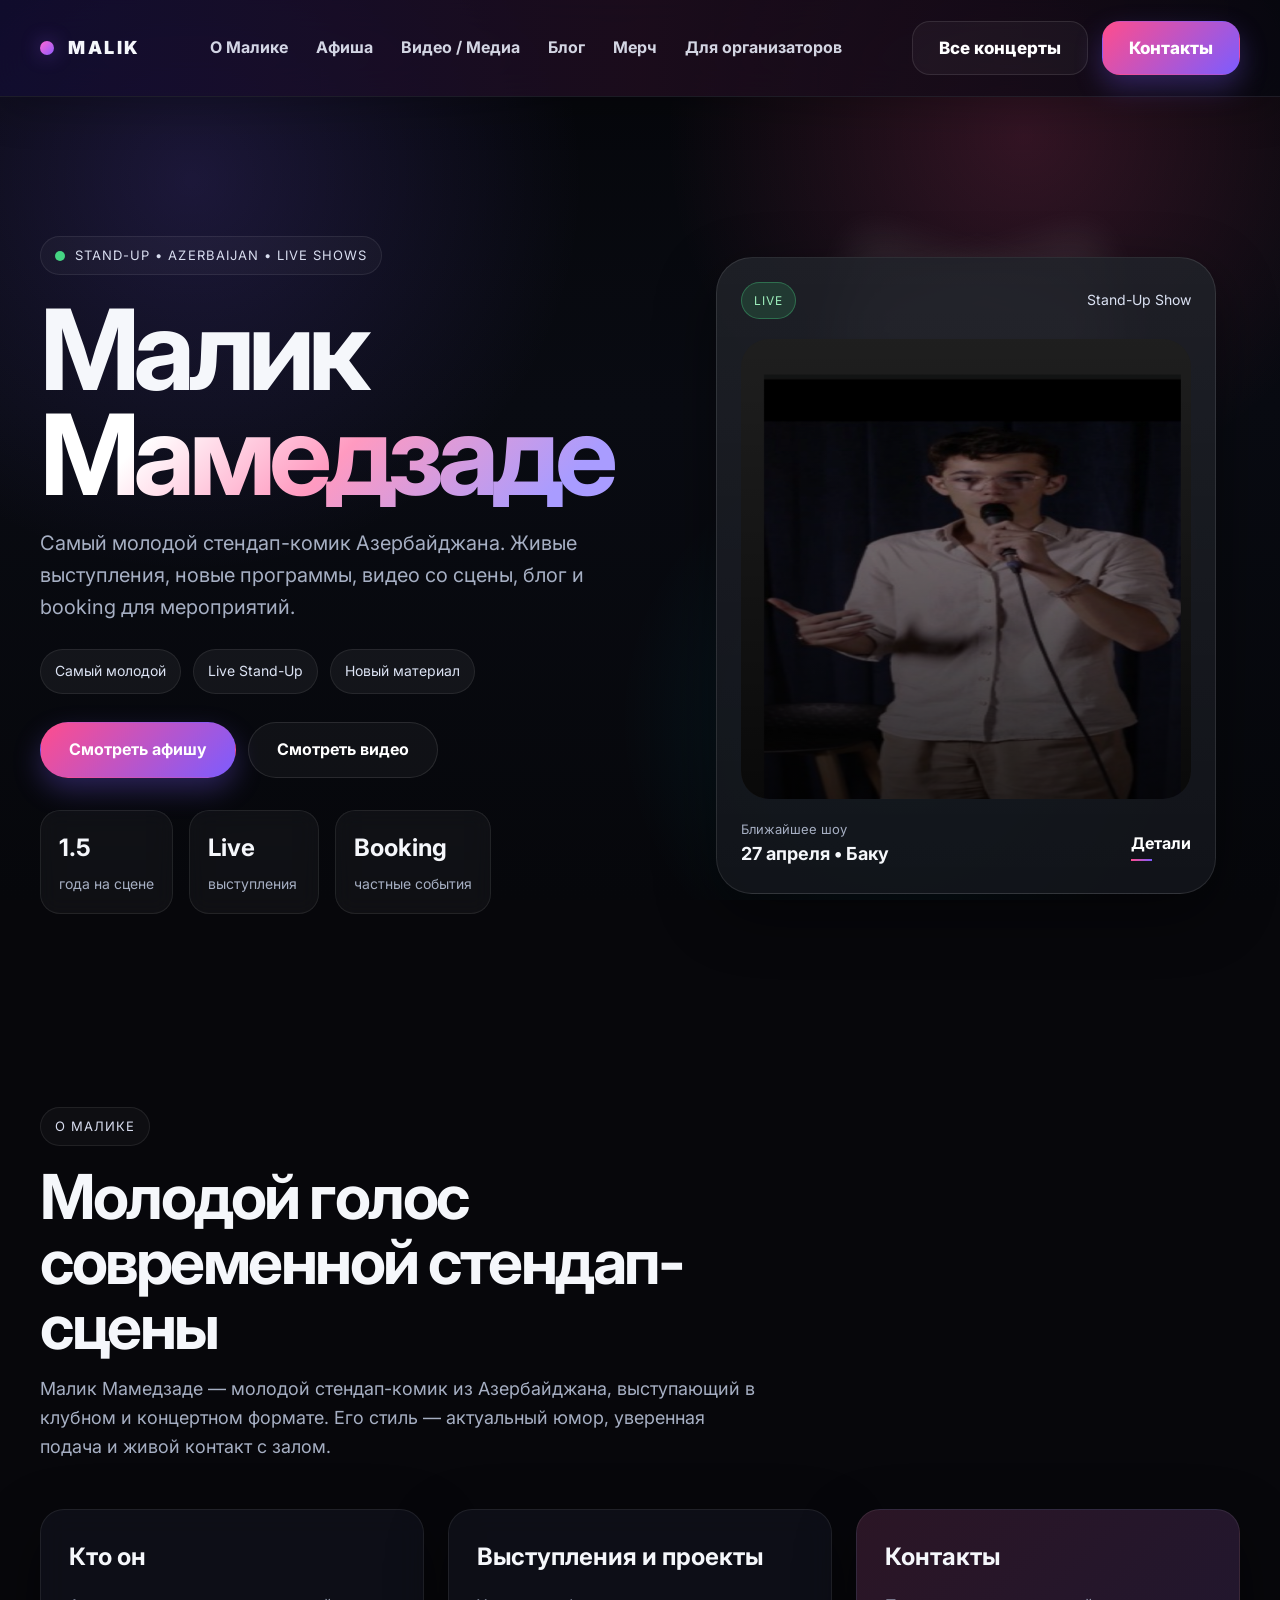
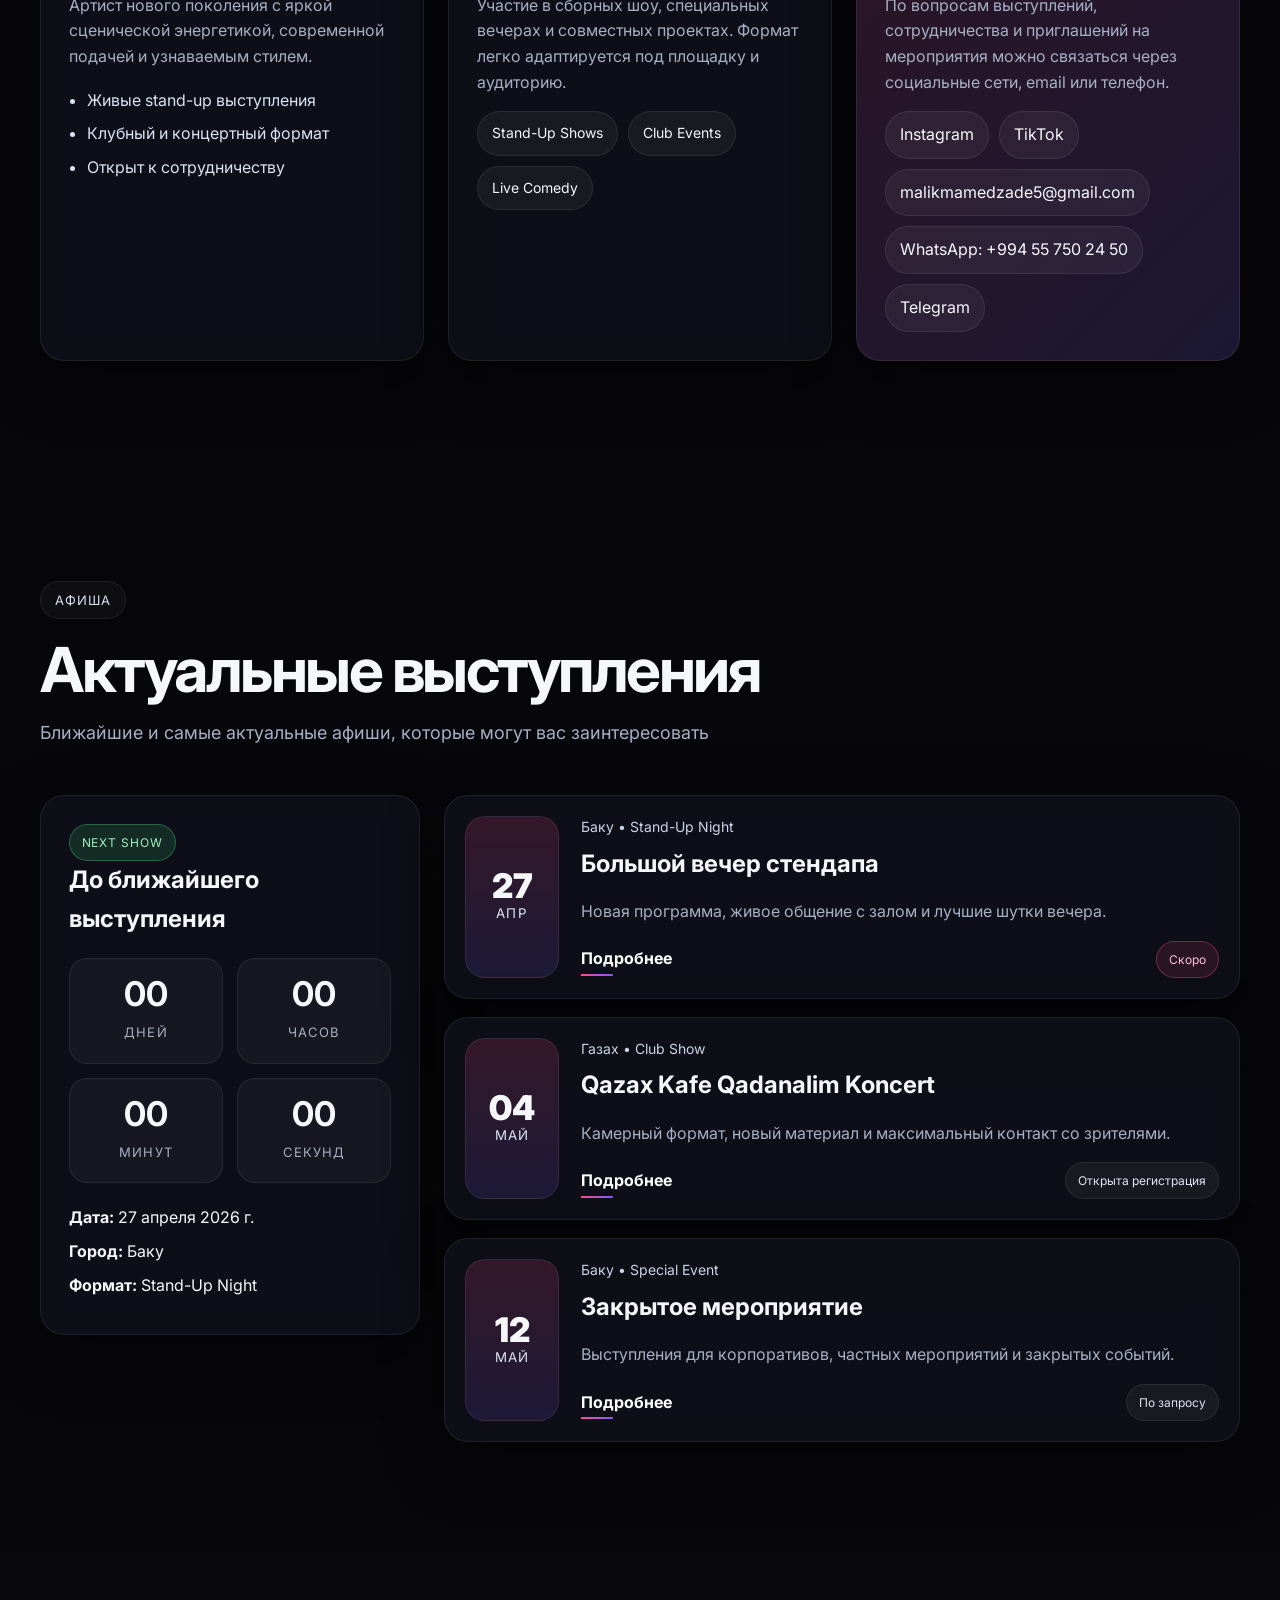
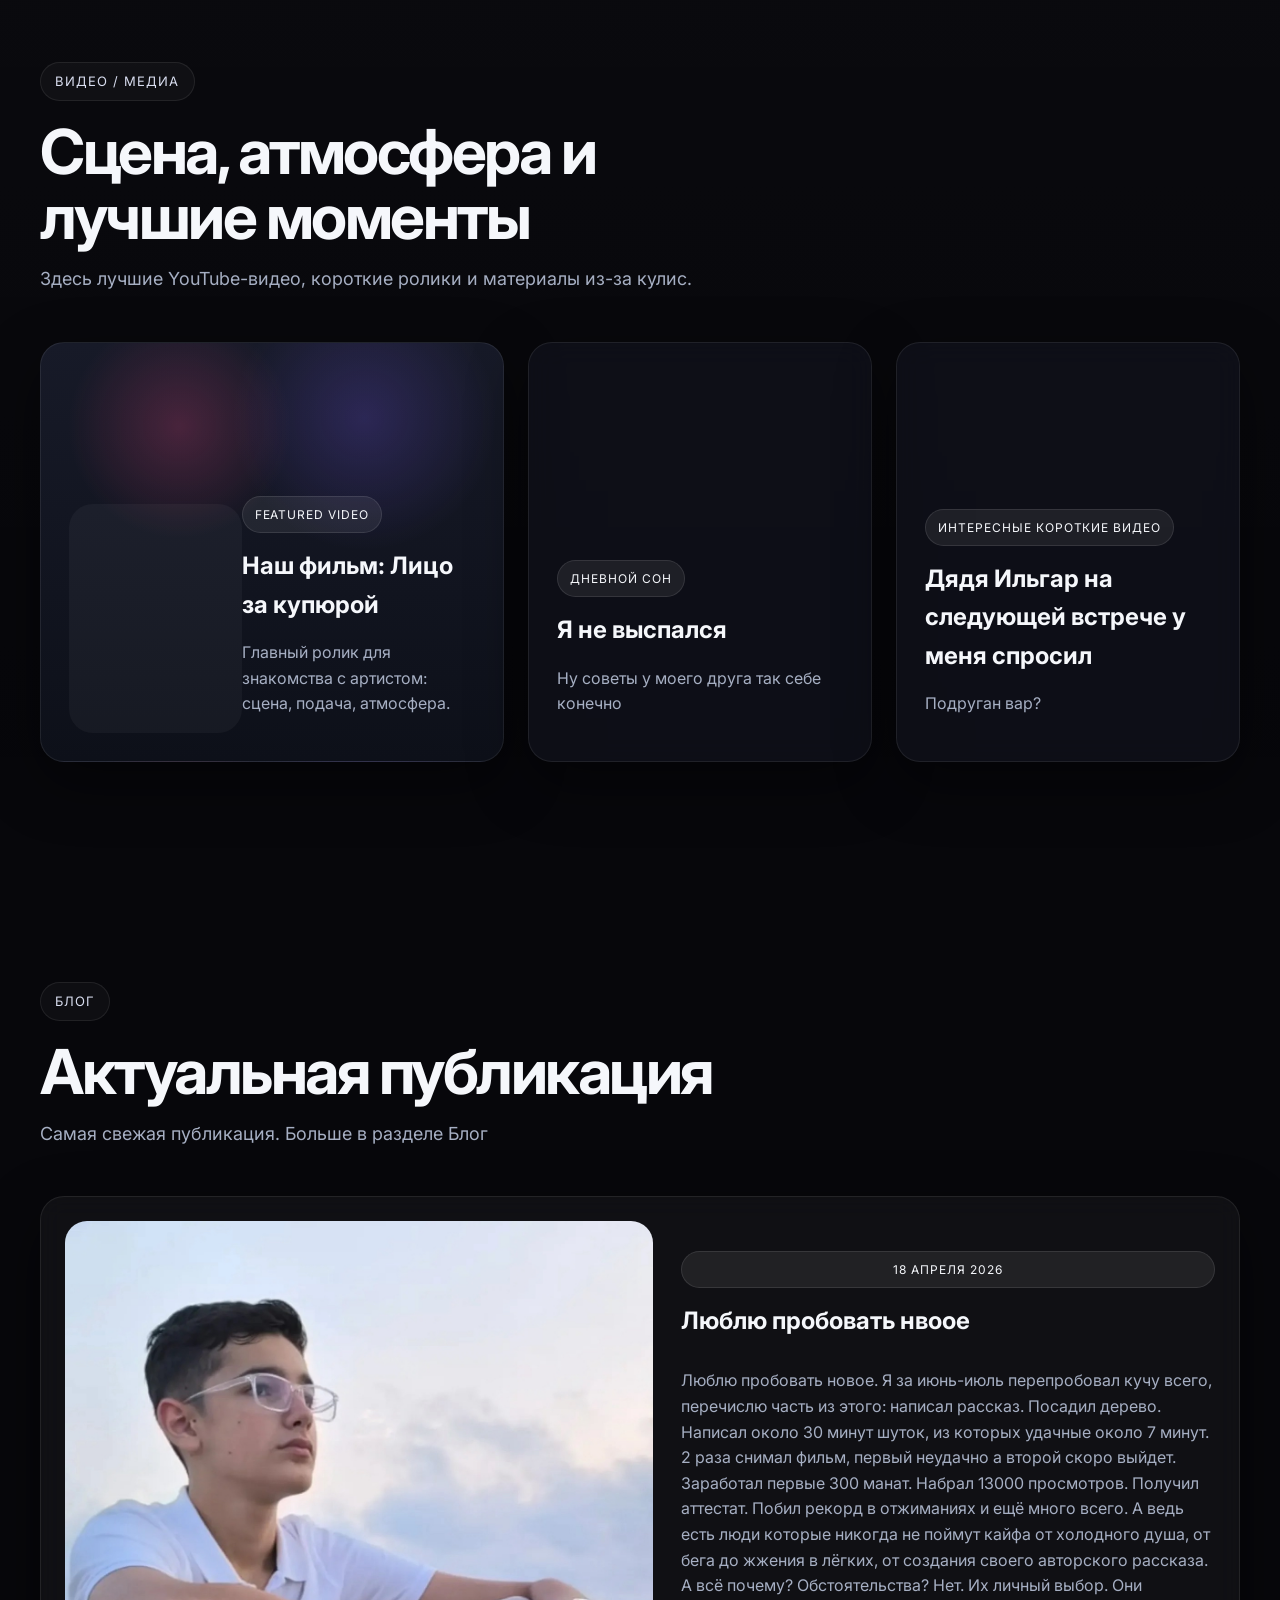
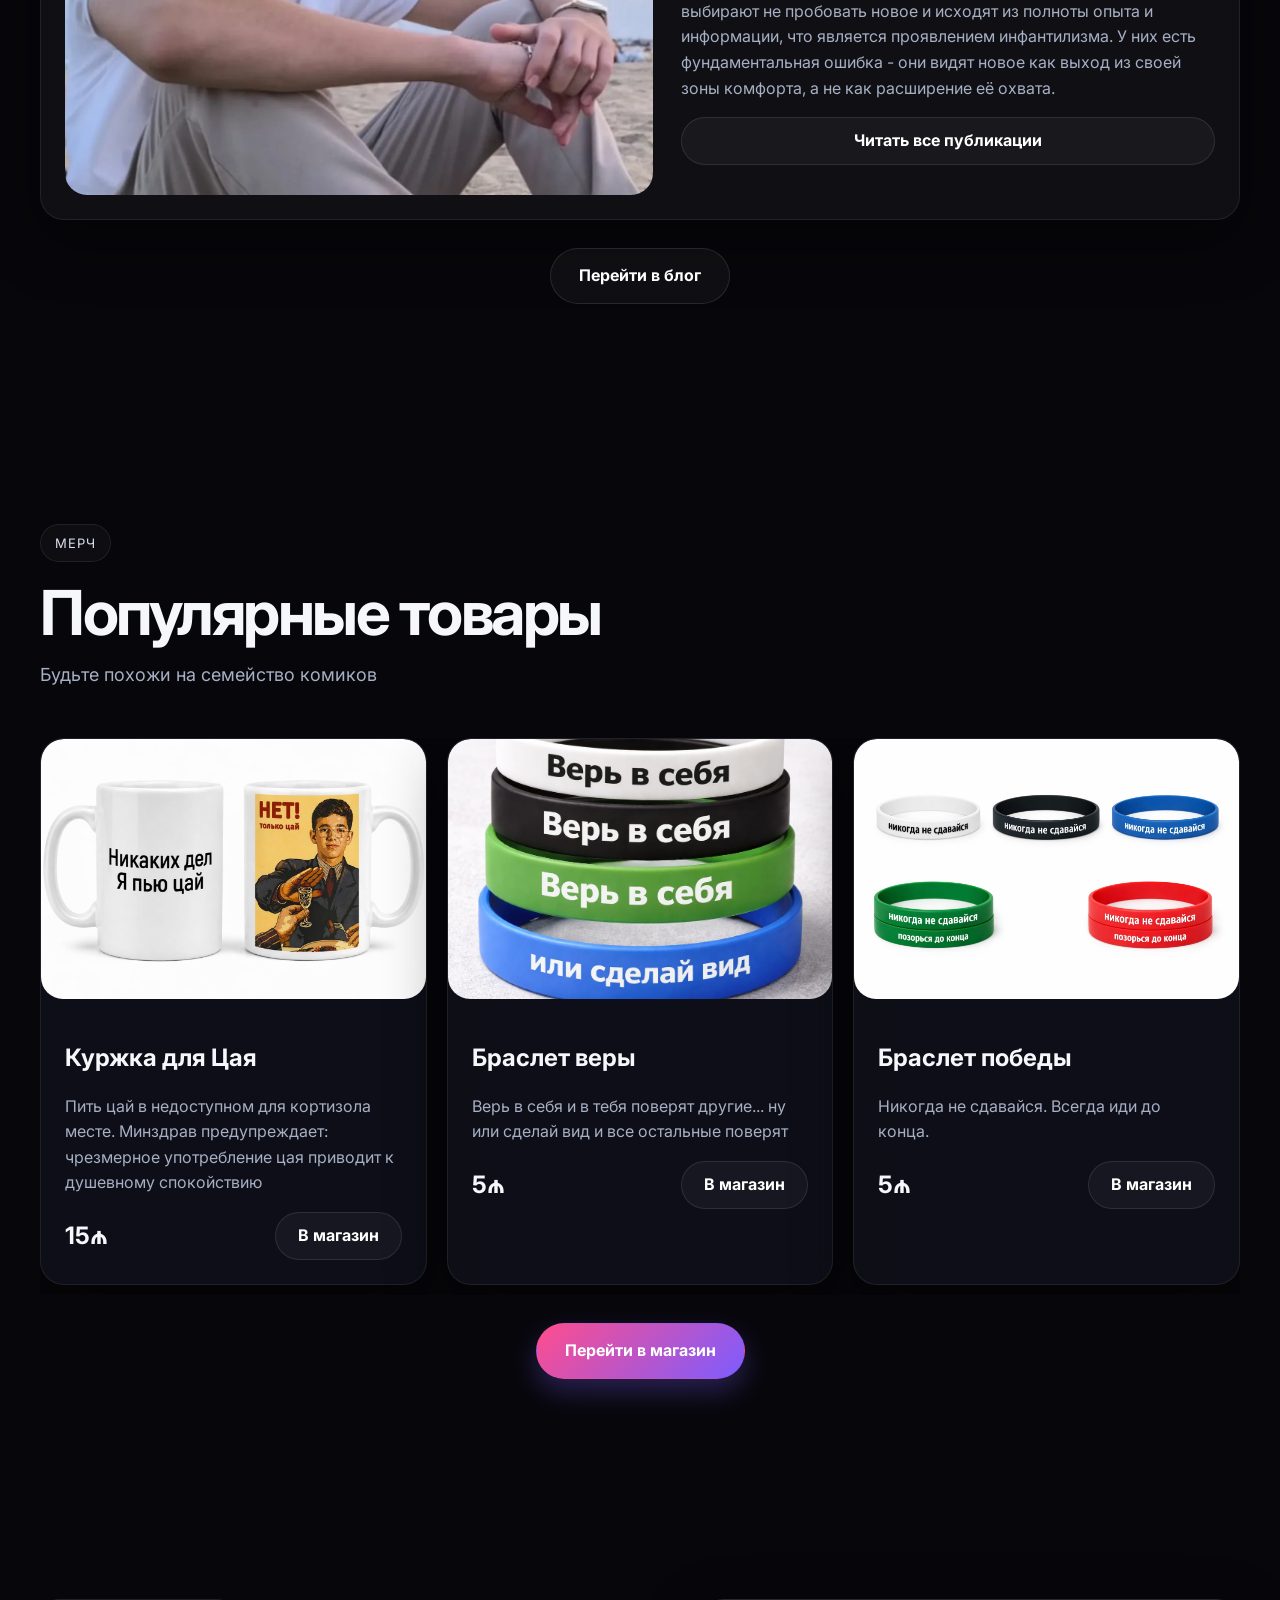
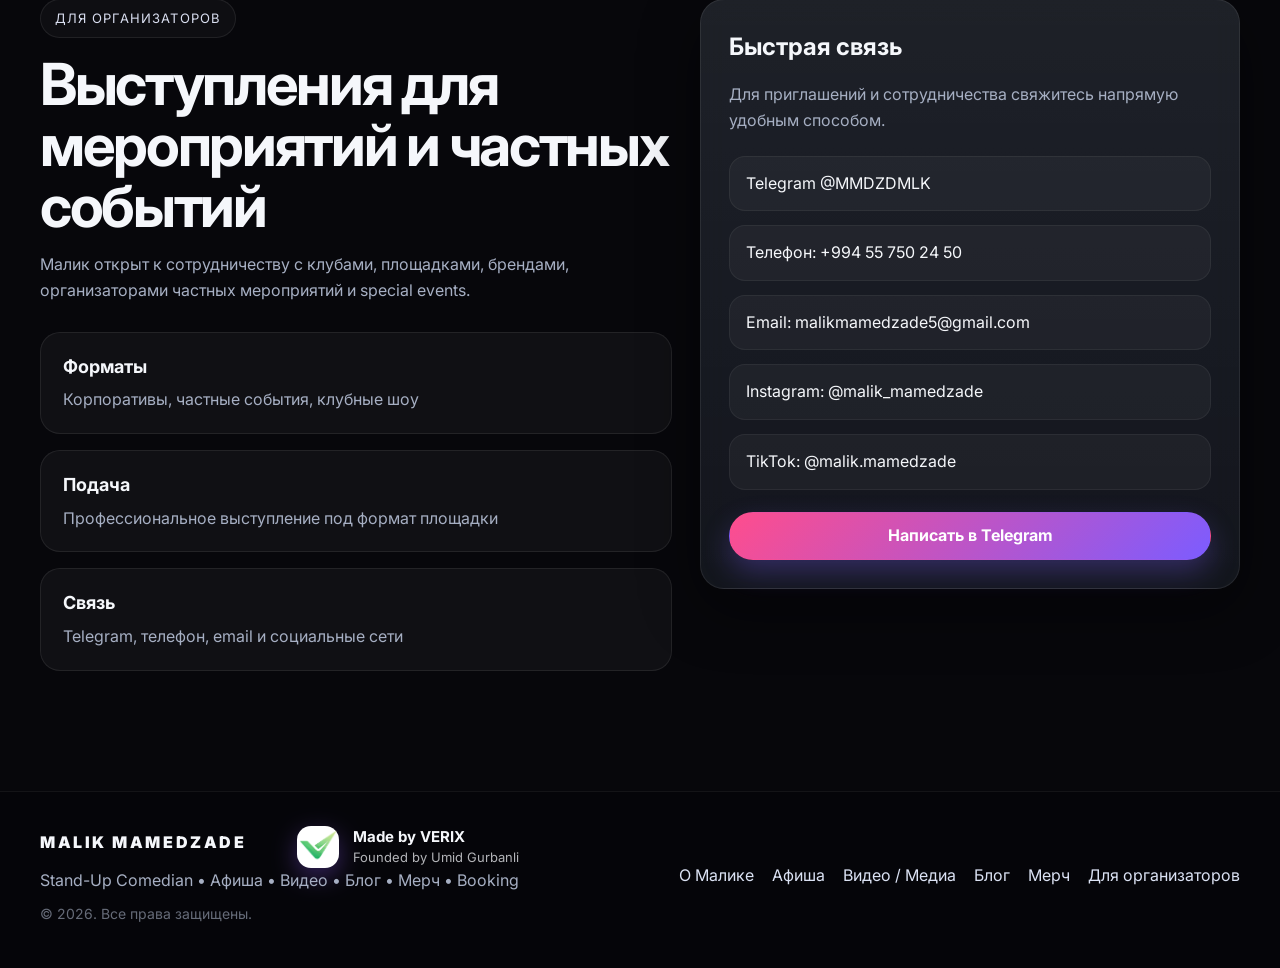
==== commit 15314ec8: "Update index.html" ====
--- a/index.html
+++ b/index.html
@@ -3,10 +3,10 @@
 <head>
   <meta charset="UTF-8" />
   <meta name="viewport" content="width=device-width, initial-scale=1.0" />
-  <title>Малик Маммедзаде — Stand-Up Comedian</title>
+  <title>Малик Мамедзаде — Stand-Up Comedian</title>
   <meta
     name="description"
-    content="Малик Маммедзаде — стендап-комик из Азербайджана. Афиша, видео, блог, мерч и booking."
+    content="Малик Мамедзаде — стендап-комик из Азербайджана. Афиша, видео, блог, мерч и booking."
   />
   <link rel="preconnect" href="https://fonts.googleapis.com" />
   <link rel="preconnect" href="https://fonts.gstatic.com" crossorigin />
@@ -57,7 +57,7 @@
           </div>
 
           <h1 class="hero__title">
-            Малик <span>Маммедзаде</span>
+            Малик <span>Мамедзаде</span>
           </h1>
 
           <p class="hero__subtitle">
@@ -78,7 +78,7 @@
 
           <div class="hero__stats">
             <div class="stat-card">
-              <strong>3</strong>
+              <strong>1.5</strong>
               <span>года на сцене</span>
             </div>
             <div class="stat-card">
@@ -105,7 +105,7 @@
               </div>
 
               <div class="hero-card__poster hero-card__poster--photo">
-                <img src="img/Mika.png" alt="Малик Маммедзаде" class="hero-card__photo" />
+                <img src="img/Mika.png" alt="Малик Мамедзаде" class="hero-card__photo" />
                 <div class="hero-card__overlay"></div>
               </div>
 
@@ -128,7 +128,7 @@
           <span class="section-kicker">О Малике</span>
           <h2>Молодой голос современной стендап-сцены</h2>
           <p>
-            Малик Маммедзаде — молодой стендап-комик из Азербайджана,
+            Малик Мамедзаде — молодой стендап-комик из Азербайджана,
             выступающий в клубном и концертном формате. Его стиль —
             актуальный юмор, уверенная подача и живой контакт с залом.
           </p>
@@ -170,7 +170,7 @@
 
             <div class="contact-mini">
               <a href="https://www.instagram.com/malik_mamedzade?igsh=MThzZWdkZDdieHJuYw==" target="_blank">Instagram</a>
-              <a href="https://www.instagram.com/malik_mamedzade?igsh=MThzZWdkZDdieHJuYw==https://www.tiktok.com/@malik.mamedzade?_r=1&_t=ZS-95ftX7b9qDZ" target="_blank">TikTok</a>
+              <a href="https://www.tiktok.com/@malik.mamedzade?_r=1&_t=ZS-95ftX7b9qDZ" target="_blank">TikTok</a>
               <a href="mailto:malikmamedzade5@gmail.com" target="_blank">malikmamedzade5@gmail.com</a>
               <a href="tel:+994557502450" target="_blank">WhatsApp: +994 55 750 24 50</a>
               <a href="https://t.me/MMDZDMLK" target="_blank">Telegram</a>
@@ -186,7 +186,7 @@
           <span class="section-kicker">Афиша</span>
           <h2>Актуальные выступления</h2>
           <p>
-            Ближайшие и самые актуальные афиши которые могут вас заинтересовать
+            Ближайшие и самые актуальные афиши, которые могут вас заинтересовать
           </p>
         </div>
 
@@ -229,77 +229,80 @@
     </section>
 
     <section class="section section--media" id="media">
-        <div class="container">
-            <div class="section-head reveal">
-            <span class="section-kicker">Видео / Медиа</span>
-            <h2>Сцена, атмосфера и лучшие моменты</h2>
-            <p>
-                Здесь лучшие YouTube-видео, короткие ролики
-                и материалы из-за кулис.
-            </p>
-            </div>
-
-            <div class="media-grid">
-            <article class="media-card media-card--featured reveal">
-                <div class="media-embed">
-                <iframe
-                    src="https://www.youtube.com/embed/FsITsqKQWLY"
-                    title="Видео выступления"
-                    frameborder="0"
-                    allow="accelerometer; autoplay; clipboard-write; encrypted-media; gyroscope; picture-in-picture; web-share"
-                    referrerpolicy="strict-origin-when-cross-origin"
-                    allowfullscreen>
-                </iframe>
-                </div>
-                <div class="media-card__content">
-                <span class="media-label">Featured Video</span>
-                <h3>Наш фильм: Лицо за купюрой</h3>
-                <p>
-                    Главный ролик для знакомства с артистом: сцена, подача,
-                    атмосфера.
-                </p>
-                </div>
-            </article>
-
-            <article class="media-card media-card--tiktok reveal reveal-delay-1">
-                <div class="tiktok-embed-wrap">
-                <blockquote
-                    class="tiktok-embed"
-                    cite="https://www.tiktok.com/@tiktok/video/ZSHEhmHAU"
-                    data-video-id="ZSHEhmHAU"
-                    style="max-width: 100%; min-width: 100%; margin: 0;">
-                    <section></section>
-                </blockquote>
-                </div>
-                <div class="media-card__content">
-                <span class="media-label">Интеретсные короткие видео</span>
-                <h3>За кулисами</h3>
-                <p>
-                    Я не курю если что мама, это для видео клянусь
-                </p>
-                </div>
-            </article>
-
-            <article class="media-card media-card--tiktok reveal reveal-delay-2">
-                <div class="tiktok-embed-wrap">
-                <blockquote
-                    class="tiktok-embed"
-                    cite="https://www.tiktok.com/@tiktok/video/ZSHEhnFba"
-                    data-video-id="ZSHEhnFba"
-                    style="max-width: 100%; min-width: 100%; margin: 0;">
-                    <section></section>
-                </blockquote>
-                </div>
-                <div class="media-card__content">
-                <span class="media-label">Интеретсные короткие видео</span>
-                <h3>Дядя ильгар на следующей встрече у меня спросил</h3>
-                <p>
-                    Подруган вар?
-                </p>
-                </div>
-            </article>
-        </div>
-        </div>
+      <div class="container">
+        <div class="section-head reveal">
+          <span class="section-kicker">Видео / Медиа</span>
+          <h2>Сцена, атмосфера и лучшие моменты</h2>
+          <p>
+            Здесь лучшие YouTube-видео, короткие ролики
+            и материалы из-за кулис.
+          </p>
+        </div>
+
+        <div class="media-grid">
+          <article class="media-card media-card--featured reveal">
+            <div class="media-embed">
+              <iframe
+                src="https://www.youtube.com/embed/FsITsqKQWLY"
+                title="Видео выступления"
+                frameborder="0"
+                allow="accelerometer; autoplay; clipboard-write; encrypted-media; gyroscope; picture-in-picture; web-share"
+                referrerpolicy="strict-origin-when-cross-origin"
+                allowfullscreen>
+              </iframe>
+            </div>
+
+            <div class="media-card__content">
+              <span class="media-label">Featured Video</span>
+              <h3>Наш фильм: Лицо за купюрой</h3>
+              <p>
+                Главный ролик для знакомства с артистом: сцена, подача,
+                атмосфера.
+              </p>
+            </div>
+          </article>
+
+          <article class="media-card media-card--tiktok reveal reveal-delay-1">
+            <div class="tiktok-embed-wrap">
+              <blockquote
+                class="tiktok-embed"
+                cite="https://www.instagram.com/reel/DRHlEBvDLnR/?igsh=MXpwdDZqYWx0cHcw"
+                data-video-id="ZSHEhmHAU"
+                style="max-width: 100%; min-width: 100%; margin: 0;">
+                <section></section>
+              </blockquote>
+            </div>
+
+            <div class="media-card__content">
+              <span class="media-label">Дневной сон</span>
+              <h3>Я не выспался</h3>
+              <p>
+                Ну советы у моего друга так себе конечно
+              </p>
+            </div>
+          </article>
+
+          <article class="media-card media-card--tiktok reveal reveal-delay-2">
+            <div class="tiktok-embed-wrap">
+              <blockquote
+                class="tiktok-embed"
+                cite="https://www.instagram.com/reel/DQi5HzJDBHU/?igsh=eWV6N3lmbmIzNjR5"
+                data-video-id="ZSHEhnFba"
+                style="max-width: 100%; min-width: 100%; margin: 0;">
+                <section></section>
+              </blockquote>
+            </div>
+
+            <div class="media-card__content">
+              <span class="media-label">Интересные короткие видео</span>
+              <h3>Дядя Ильгар на следующей встрече у меня спросил</h3>
+              <p>
+                Подруган вар?
+              </p>
+            </div>
+          </article>
+        </div>
+      </div>
     </section>
 
     <section class="section section--blog" id="blog">
@@ -326,7 +329,7 @@
           <span class="section-kicker">Мерч</span>
           <h2>Популярные товары</h2>
           <p>
-            Будье похожи на семейство комиков
+            Будьте похожи на семейство комиков
           </p>
         </div>
 
@@ -353,10 +356,12 @@
               <strong>Форматы</strong>
               <span>Корпоративы, частные события, клубные шоу</span>
             </div>
+
             <div class="booking-point">
               <strong>Подача</strong>
               <span>Профессиональное выступление под формат площадки</span>
             </div>
+
             <div class="booking-point">
               <strong>Связь</strong>
               <span>Telegram, телефон, email и социальные сети</span>
@@ -366,19 +371,20 @@
 
         <div class="booking-contact-card reveal reveal-delay-1">
           <h3>Быстрая связь</h3>
+
           <p>
             Для приглашений и сотрудничества свяжитесь напрямую удобным способом.
           </p>
 
           <div class="booking-contact-list">
-            <a href="https://t.me/MMDZDMLK" target="_blank">Telegram: @MMDZDMLK</a>
+            <a href="https://t.me/MMDZDMLK" target="_blank">Telegram @MMDZDMLK</a>
             <a href="tel:+994557502450" target="_blank">Телефон: +994 55 750 24 50</a>
             <a href="mailto:malikmamedzade5@gmail.com" target="_blank">Email: malikmamedzade5@gmail.com</a>
             <a href="#" target="_blank">Instagram: @malik_mamedzade</a>
             <a href="#" target="_blank">TikTok: @malik.mamedzade</a>
           </div>
 
-          <a href="https://t.me/yourusername" target="_blank" class="btn btn--primary btn--full">
+          <a href="https://t.me/MMDZDMLK" target="_blank" class="btn btn--primary btn--full">
             Написать в Telegram
           </a>
         </div>
@@ -390,19 +396,25 @@
     <div class="container footer__inner">
       <div>
         <div class="footer__brand-row">
-          <div class="footer__brand">MALIK MAMMEDZADE</div>
+          <div class="footer__brand">MALIK MAMEDZADE</div>
+
           <div class="footer__madeby">
-            <span class="footer__mini-logo"><img src="img/verixlogovaf.png" alt="Verix"></span>
+            <span class="footer__mini-logo">
+              <img src="img/verixlogovaf.png" alt="Verix">
+            </span>
+
             <div>
               <strong>Made by VERIX</strong>
               <small>Founded by Umid Gurbanli</small>
             </div>
           </div>
         </div>
+
         <p>
           Stand-Up Comedian • Афиша • Видео • Блог • Мерч • Booking
         </p>
-        <p class="footer__copy">© 2026 Все права защищены.</p>
+
+        <p class="footer__copy">© 2026. Все права защищены.</p>
       </div>
 
       <div class="footer__links">
@@ -419,4 +431,4 @@
   <script src="js/data.js"></script>
   <script src="js/main.js"></script>
 </body>
-</html>+</html>
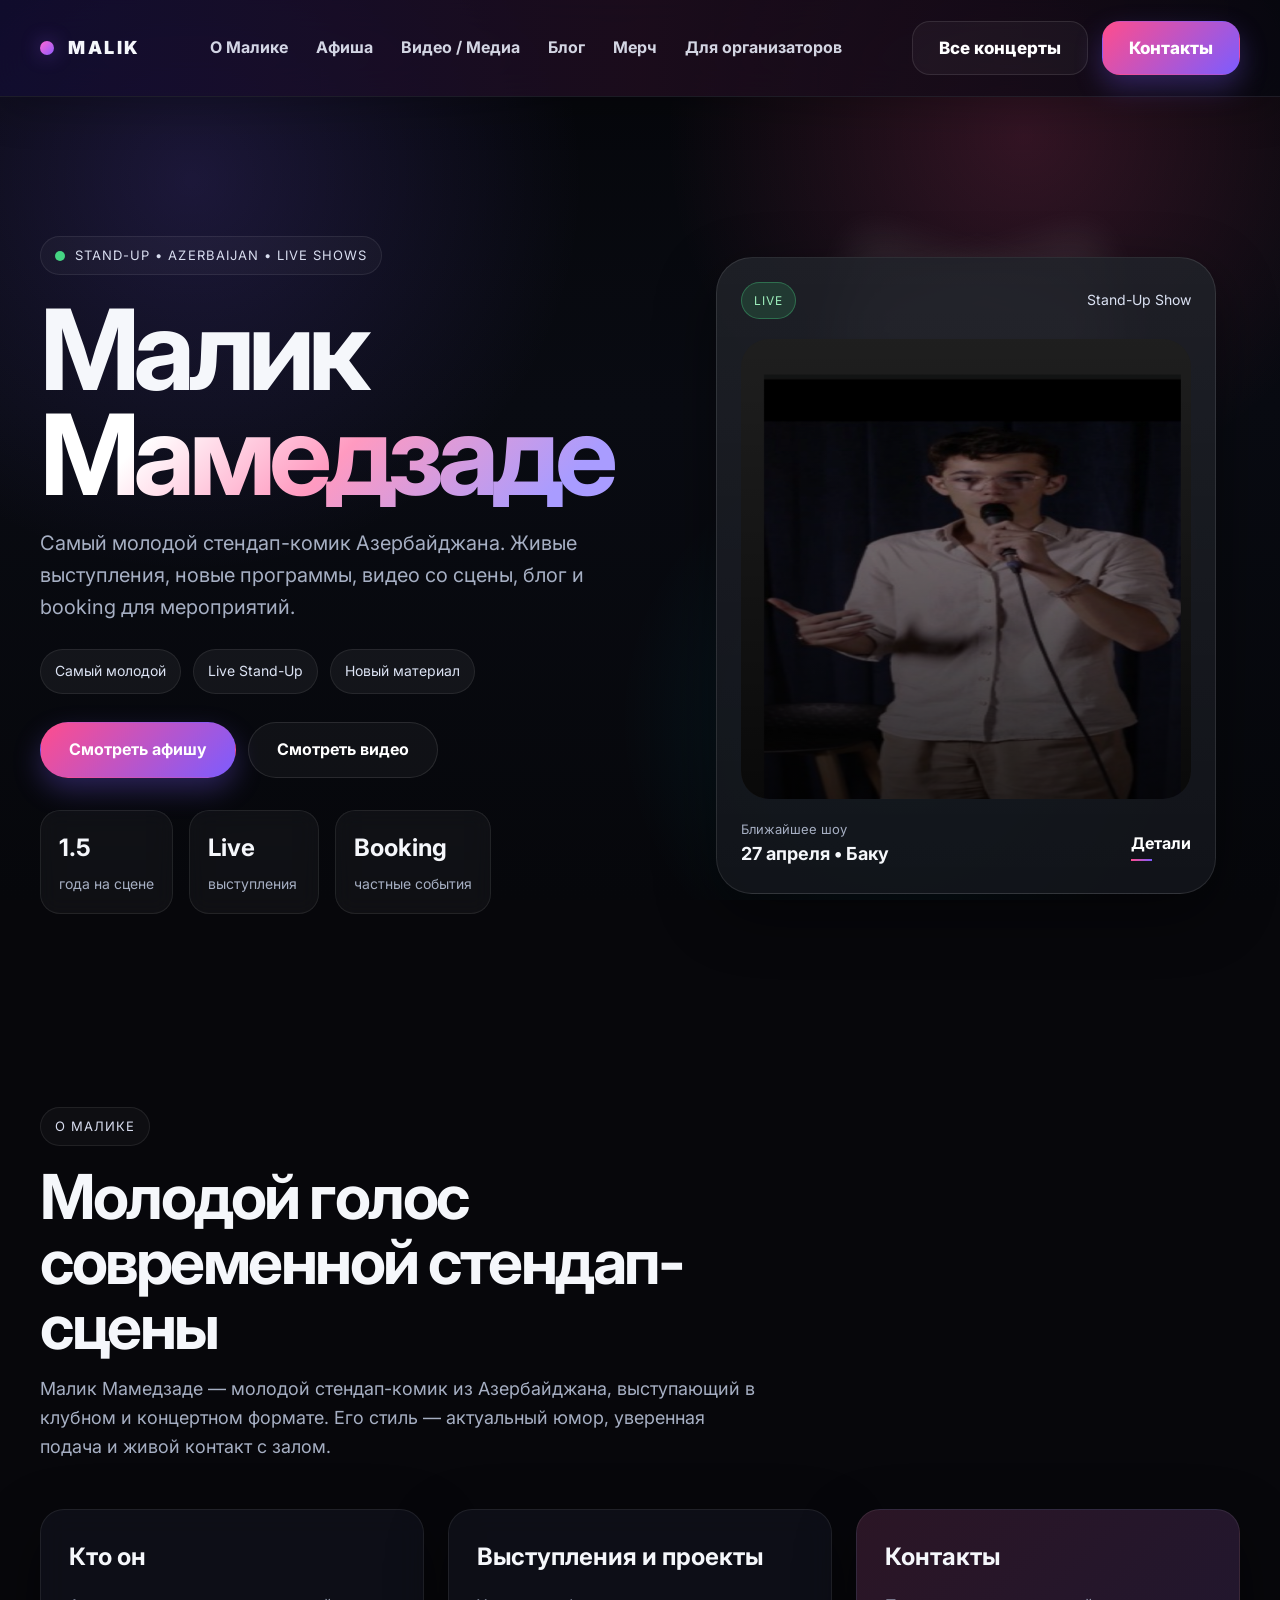
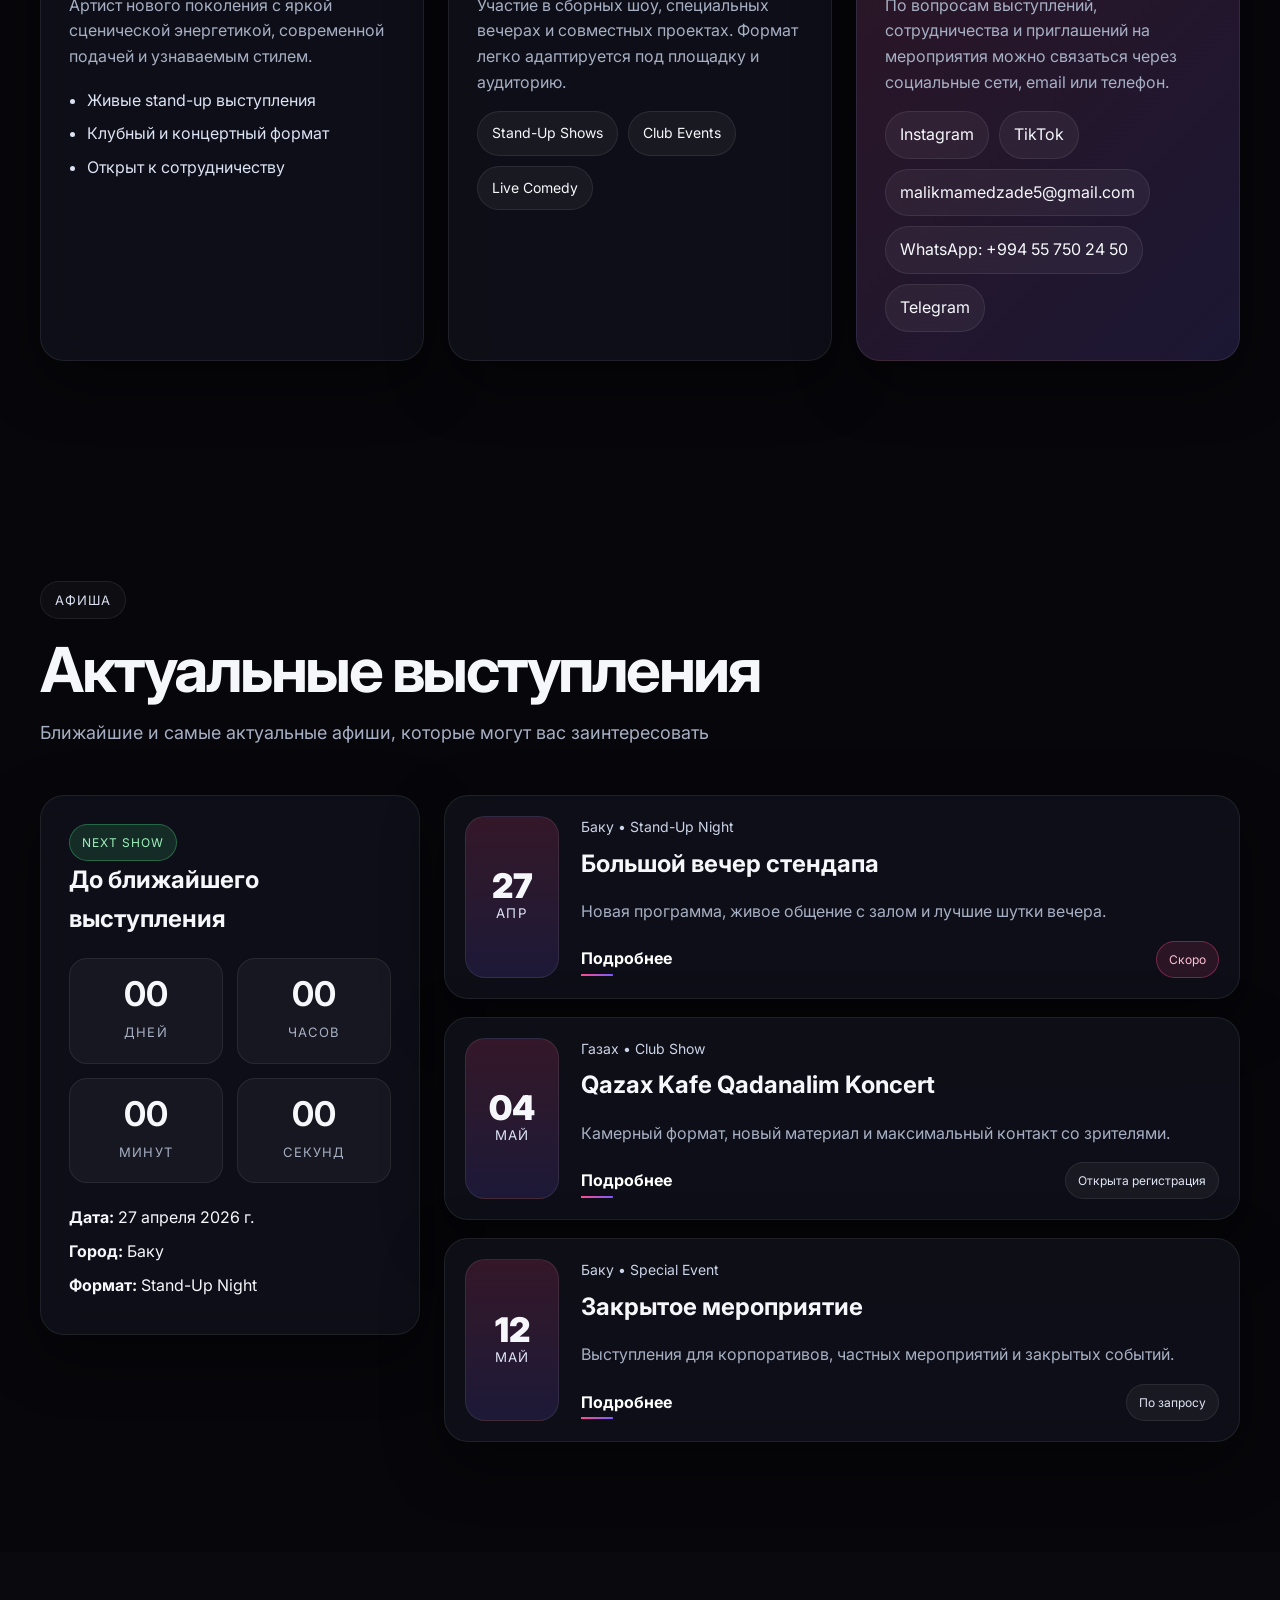
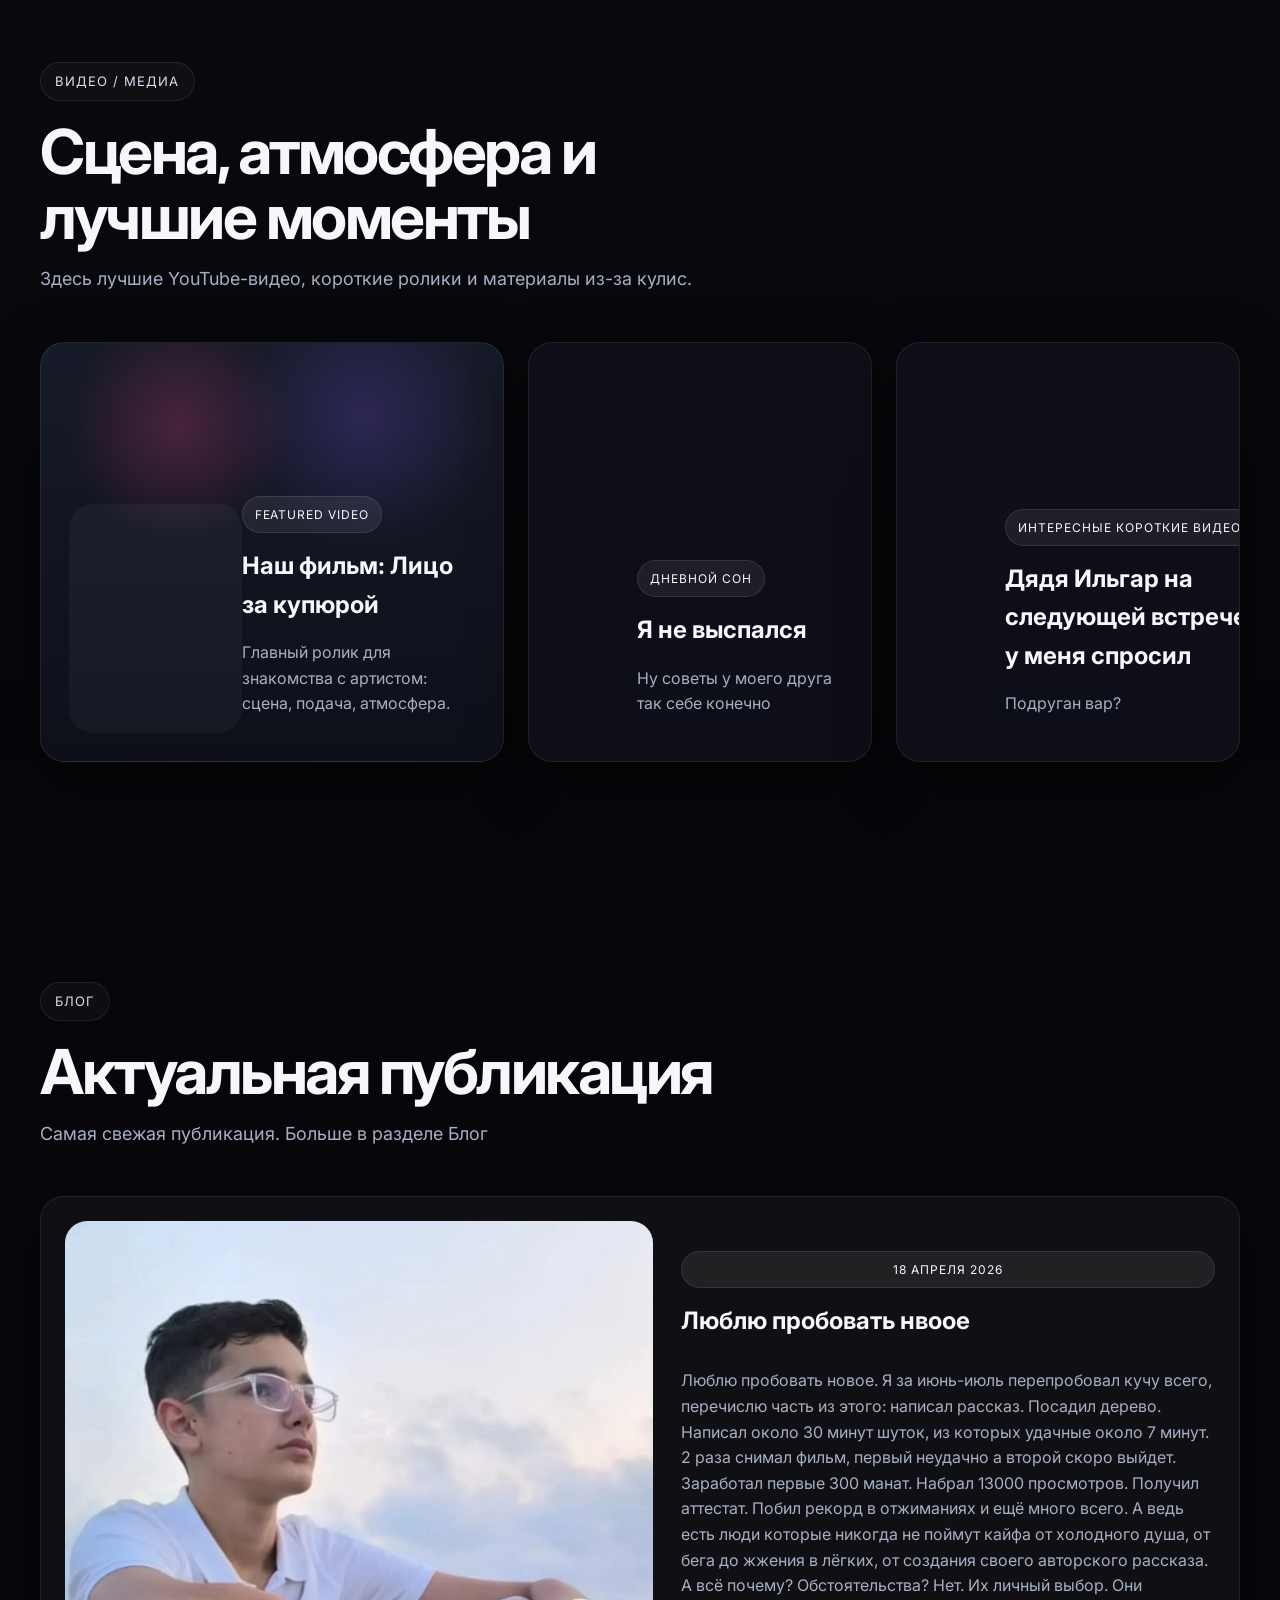
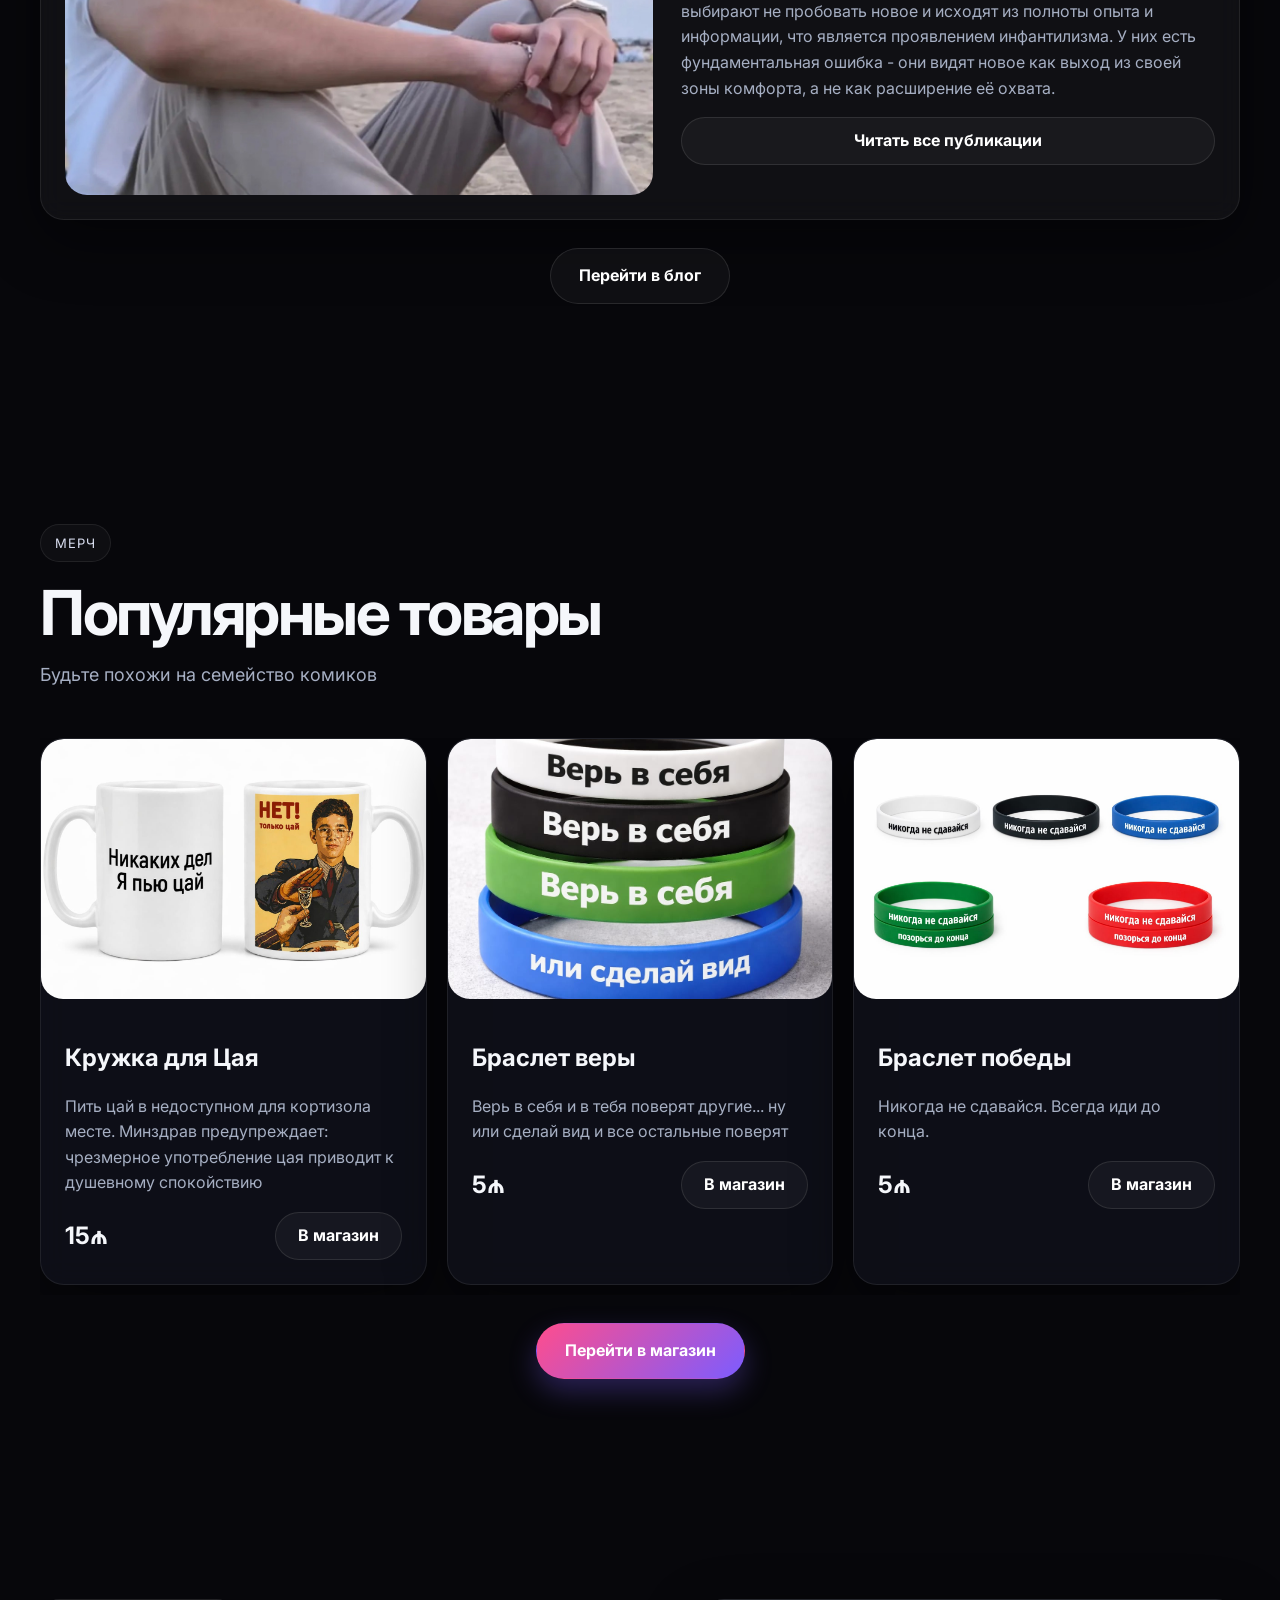
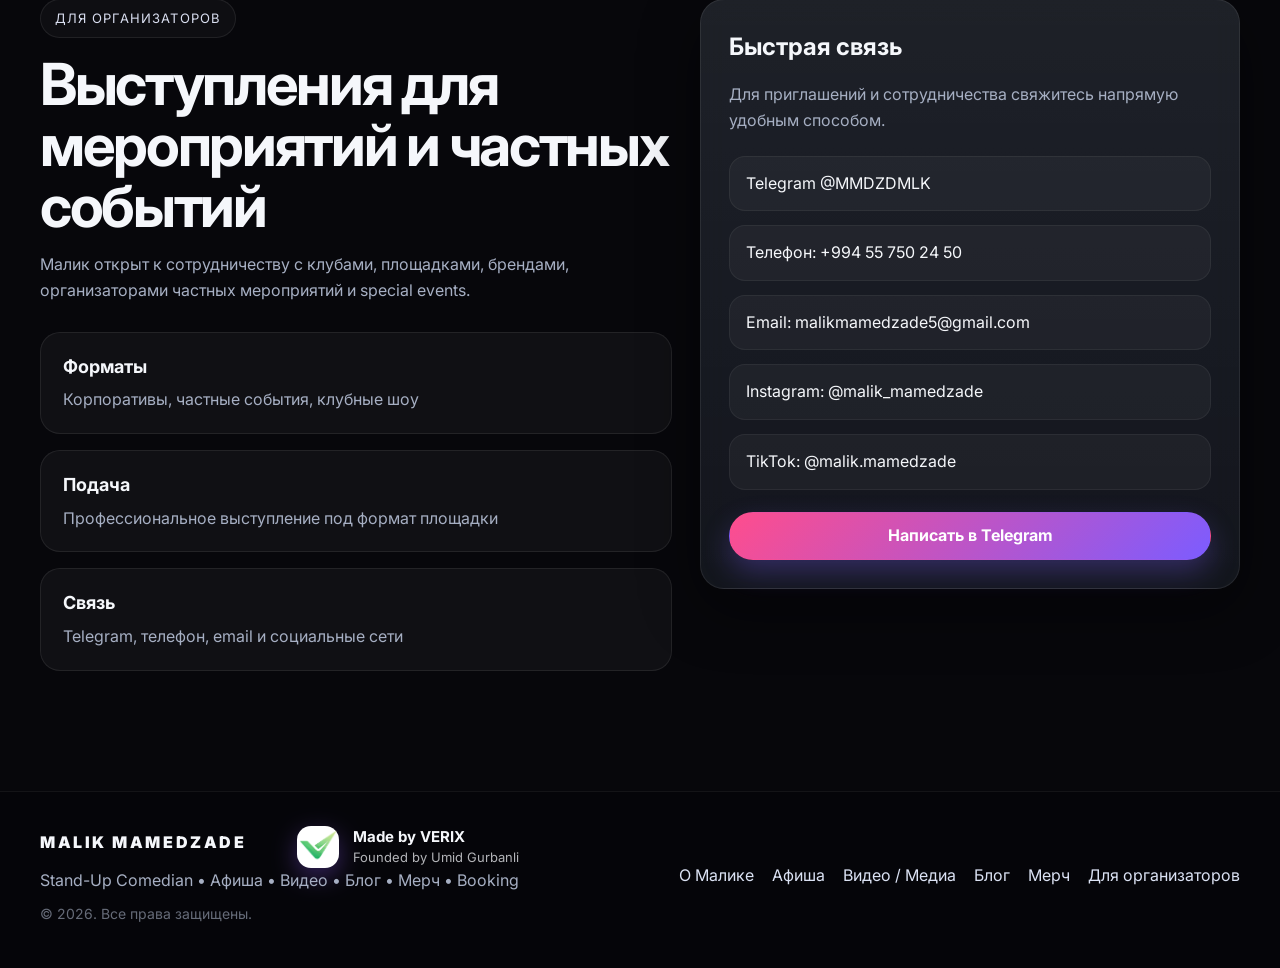
==== commit 7b8679fb: "Update index.html" ====
--- a/index.html
+++ b/index.html
@@ -264,13 +264,12 @@
 
           <article class="media-card media-card--tiktok reveal reveal-delay-1">
             <div class="tiktok-embed-wrap">
-              <blockquote
-                class="tiktok-embed"
-                cite="https://www.instagram.com/reel/DRHlEBvDLnR/?igsh=MXpwdDZqYWx0cHcw"
-                data-video-id="ZSHEhmHAU"
-                style="max-width: 100%; min-width: 100%; margin: 0;">
-                <section></section>
+              <blockquote 
+                class="instagram-media"
+                data-instgrm-permalink="https://www.instagram.com/reel/DRHlEBvDLnR/"
+                data-instgrm-version="14">
               </blockquote>
+              
             </div>
 
             <div class="media-card__content">
@@ -284,12 +283,10 @@
 
           <article class="media-card media-card--tiktok reveal reveal-delay-2">
             <div class="tiktok-embed-wrap">
-              <blockquote
-                class="tiktok-embed"
-                cite="https://www.instagram.com/reel/DQi5HzJDBHU/?igsh=eWV6N3lmbmIzNjR5"
-                data-video-id="ZSHEhnFba"
-                style="max-width: 100%; min-width: 100%; margin: 0;">
-                <section></section>
+              <blockquote 
+                class="instagram-media"
+                data-instgrm-permalink="https://www.instagram.com/reel/DQi5HzJDBHU/"
+                data-instgrm-version="14">
               </blockquote>
             </div>
 
@@ -430,5 +427,6 @@
 
   <script src="js/data.js"></script>
   <script src="js/main.js"></script>
+  <script async src="//www.instagram.com/embed.js"></script>
 </body>
 </html>
